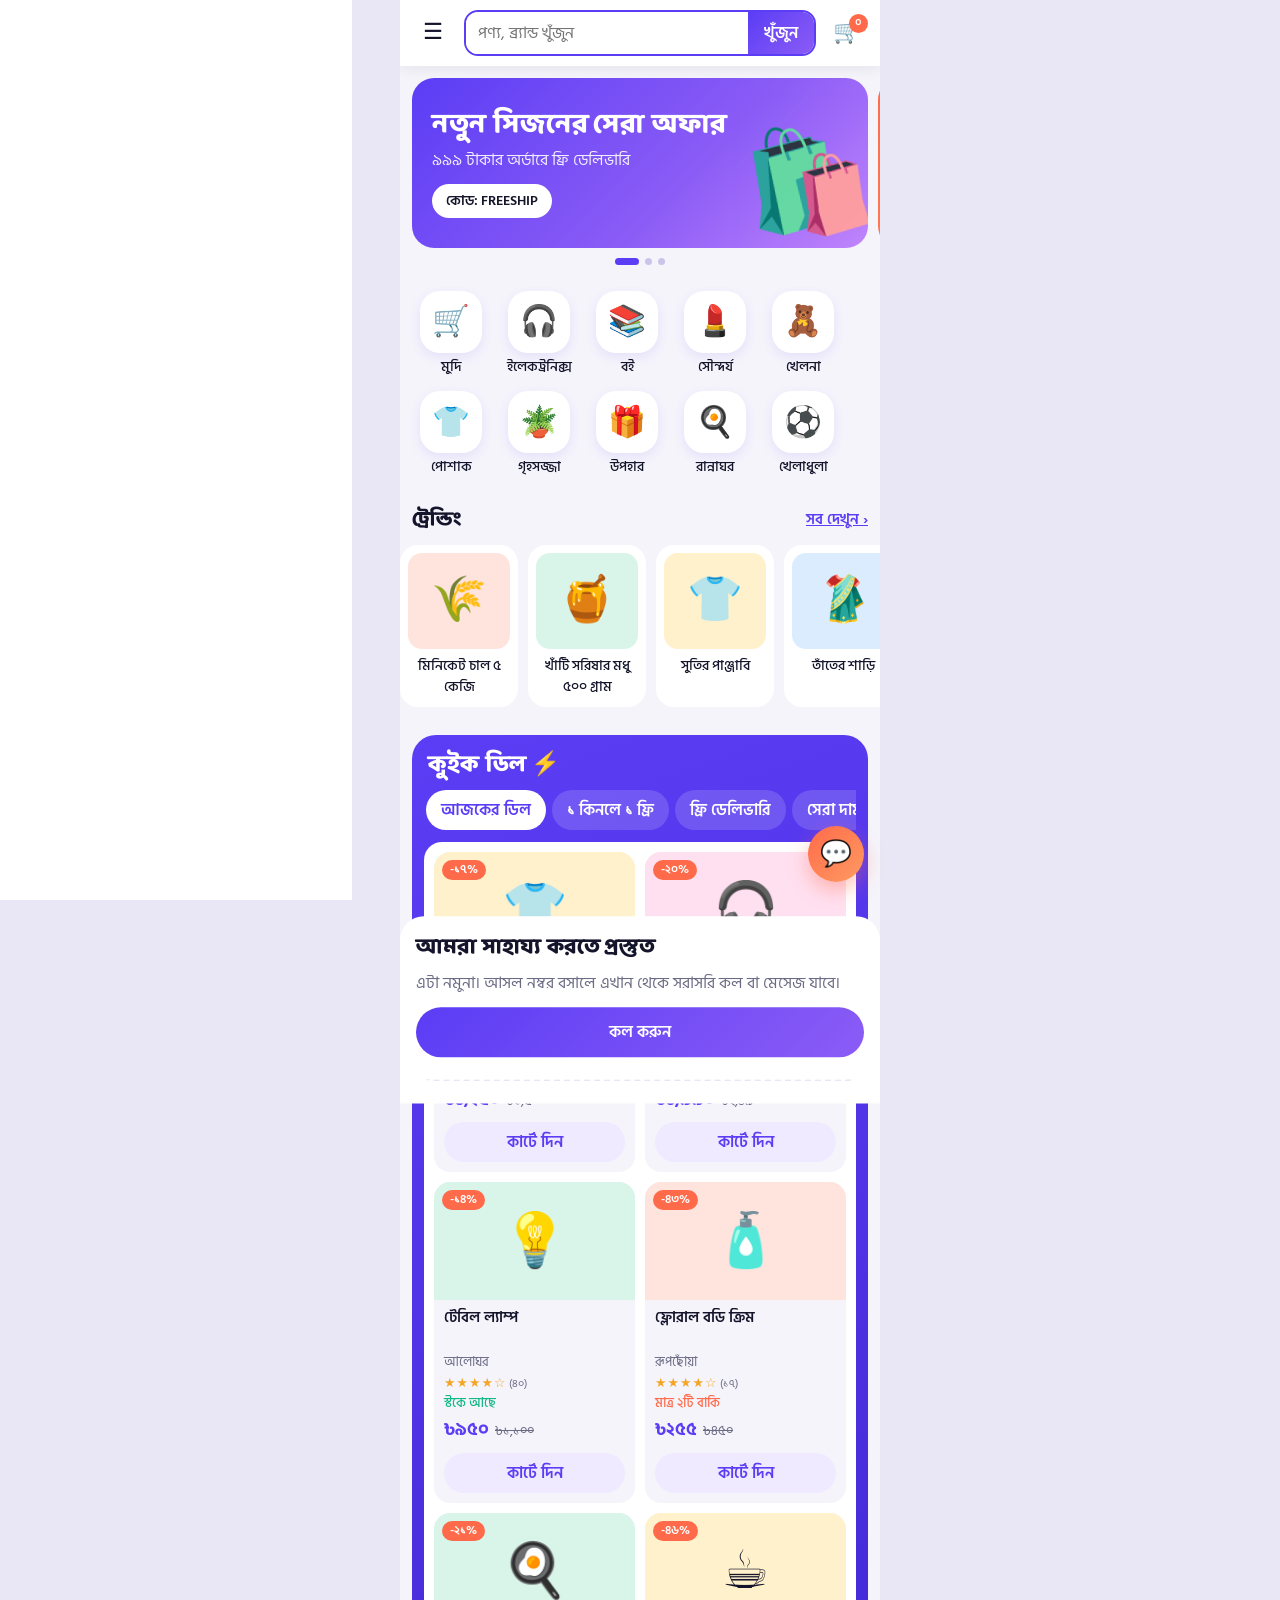
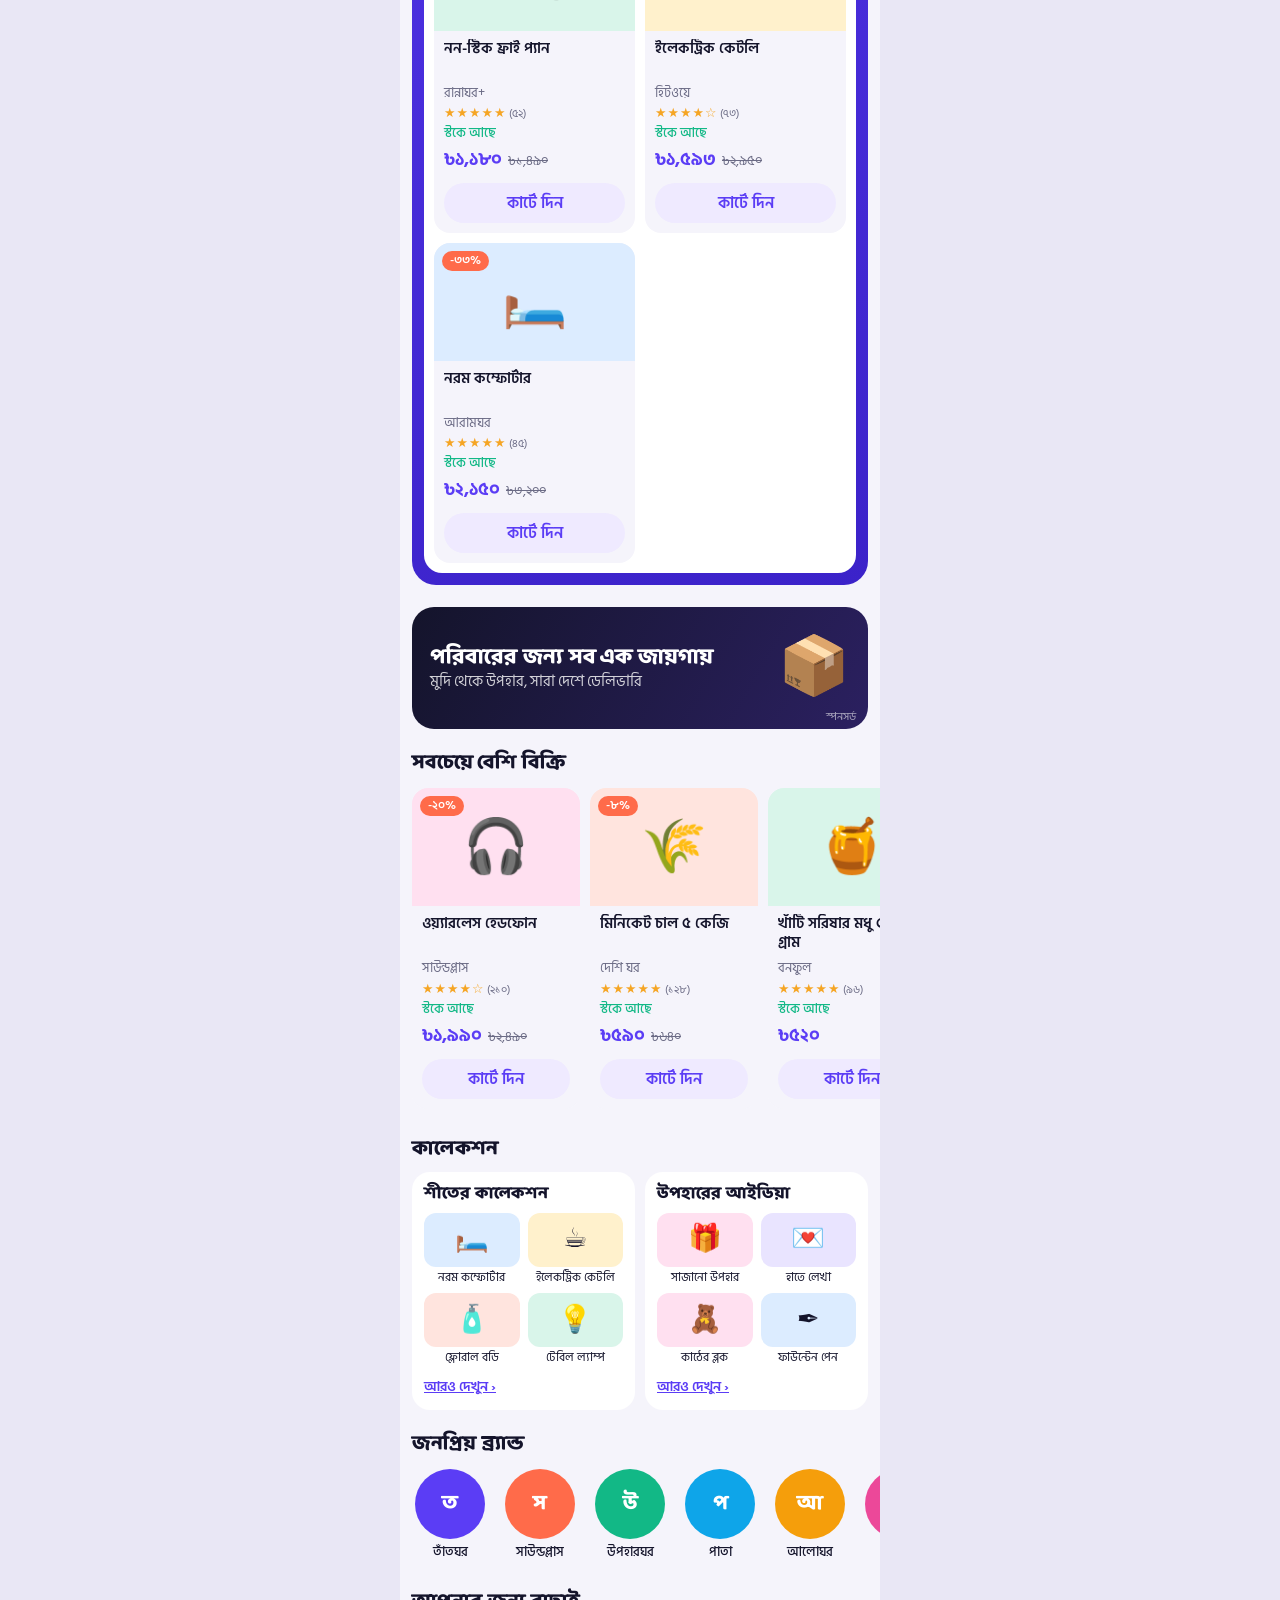
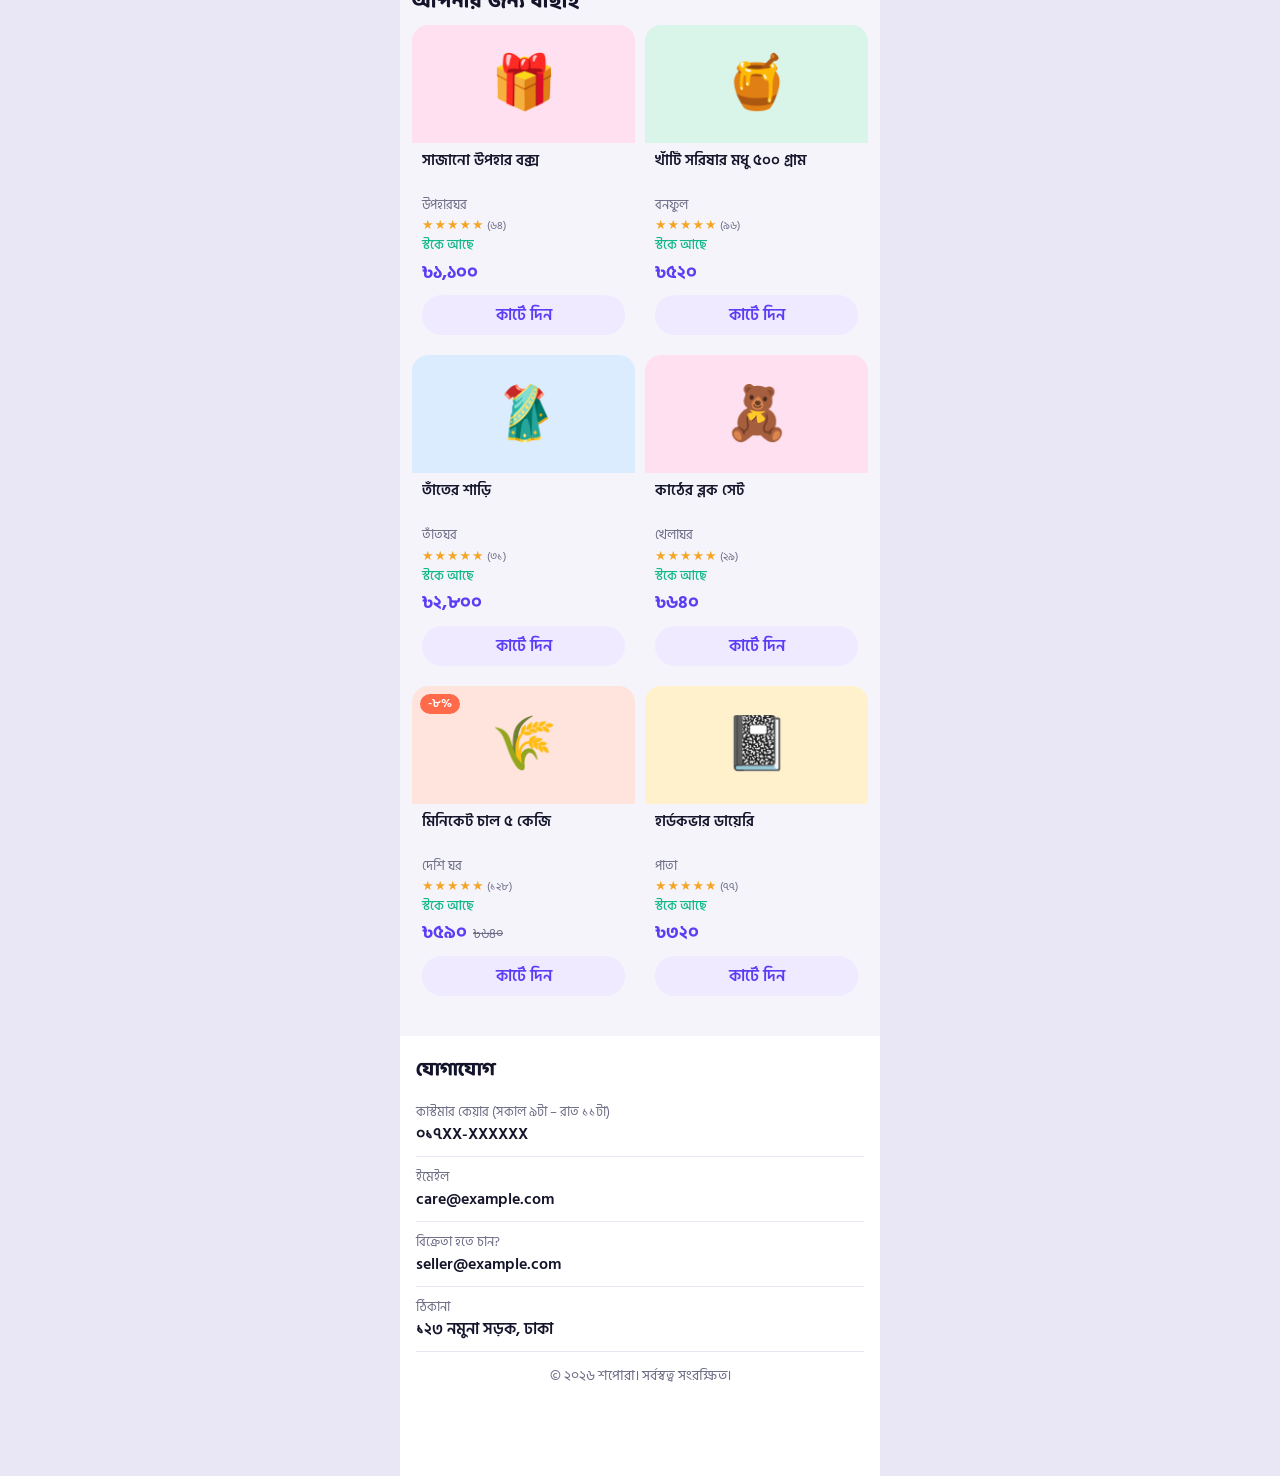
==== index.html @ ecd63ff3 "Add files via upload" ====
<!doctype html>
<html lang="bn">
<head>
<meta charset="utf-8">
<meta name="viewport" content="width=device-width, initial-scale=1, viewport-fit=cover">
<meta name="theme-color" content="#5b3df5">
<meta name="description" content="মুদি, পোশাক, ইলেকট্রনিক্স, গৃহসজ্জা, বই ও উপহার। সারা দেশে হোম ডেলিভারি।">
<link rel="manifest" href="manifest.webmanifest">
<link rel="icon" type="image/png" href="icon-192.png">
<link rel="apple-touch-icon" href="apple-touch-icon.png">
<meta name="mobile-web-app-capable" content="yes">
<meta name="apple-mobile-web-app-capable" content="yes">
<meta name="apple-mobile-web-app-title" content="শপোরা">
<meta name="apple-mobile-web-app-status-bar-style" content="default">
<title>শপোরা — সব কেনাকাটা এক অ্যাপে</title>
<link href="https://fonts.googleapis.com/css2?family=Baloo+Da+2:wght@600;800&family=Hind+Siliguri:wght@400;500;600&display=swap" rel="stylesheet">
<style>
:root{
  --brand:#5b3df5;      /* ইলেকট্রিক ভায়োলেট */
  --brand-2:#8b5cf6;
  --brand-soft:#efeaff;
  --coral:#ff6b4a;      /* ছাড়/অ্যাকসেন্ট */
  --mint:#12b886;       /* স্টকে আছে */
  --ink:#14142b;
  --muted:#6b6b85;
  --bg:#f5f4fb;
  --card:#ffffff;
  --line:#e8e6f4;
  --r:18px;
}
*{box-sizing:border-box;margin:0;padding:0;-webkit-tap-highlight-color:transparent}
html{scroll-behavior:smooth}
body{font-family:"Hind Siliguri",system-ui,sans-serif;background:#e9e7f5;color:var(--ink);line-height:1.5}
h1,h2,h3{font-family:"Baloo Da 2","Hind Siliguri",sans-serif;line-height:1.25}
button{font:inherit;cursor:pointer;border:0;background:none;color:inherit}
:focus-visible{outline:3px solid var(--coral);outline-offset:2px;border-radius:8px}
.app{max-width:480px;margin:0 auto;background:var(--bg);min-height:100vh;position:relative;overflow-x:hidden}

/* টপ বার */
.top{position:sticky;top:0;z-index:30;background:#fff;padding:10px 12px;display:flex;align-items:center;gap:10px;box-shadow:0 2px 14px #14142b14}
.icon-btn{width:42px;height:42px;display:grid;place-items:center;border-radius:12px;font-size:1.4rem;position:relative;flex:none}
.icon-btn:active{background:var(--brand-soft)}
.search{flex:1;display:flex;border:2px solid var(--brand);border-radius:14px;overflow:hidden;min-width:0}
.search input{flex:1;min-width:0;border:0;padding:9px 12px;font:inherit;outline:0;background:#fff;color:var(--ink)}
.search button{background:linear-gradient(135deg,var(--brand),var(--brand-2));color:#fff;padding:0 16px;font-weight:600}
.cnt{position:absolute;top:2px;right:0;background:var(--coral);color:#fff;font-size:.7rem;font-weight:600;min-width:19px;height:19px;border-radius:99px;display:grid;place-items:center;padding:0 4px}

.pad{padding:0 12px}
.sec{margin-top:22px}
.sec-h{display:flex;align-items:center;justify-content:space-between;margin-bottom:10px}
.sec-h h2{font-size:1.25rem;font-weight:800}
.more{color:var(--brand);font-weight:600;font-size:.95rem}

/* ব্যানার */
.banners{display:flex;overflow-x:auto;scroll-snap-type:x mandatory;gap:10px;padding:12px;scrollbar-width:none}
.banners::-webkit-scrollbar{display:none}
.bn{flex:0 0 100%;scroll-snap-align:center;border-radius:22px;padding:22px 20px;color:#fff;min-height:170px;position:relative;overflow:hidden;display:flex;flex-direction:column;justify-content:center;gap:6px}
.bn h3{font-size:1.7rem;font-weight:800;max-width:11em}
.bn p{opacity:.9}
.bn .pill{align-self:flex-start;background:#fff;color:var(--ink);font-weight:600;padding:6px 14px;border-radius:99px;font-size:.9rem;margin-top:6px}
.bn .big{position:absolute;right:-6px;bottom:-14px;font-size:6.5rem;opacity:.95;transform:rotate(-8deg)}
.b1{background:linear-gradient(135deg,#5b3df5,#8b5cf6 60%,#c084fc)}
.b2{background:linear-gradient(135deg,#ff6b4a,#ff9a62)}
.b3{background:linear-gradient(135deg,#0f9d8a,#12b886 60%,#7ee0b5)}
.dots{display:flex;justify-content:center;gap:6px;margin-top:-2px}
.dots i{width:7px;height:7px;border-radius:99px;background:#c9c4e8;transition:.25s}
.dots i.on{width:24px;background:var(--brand)}

/* ক্যাটাগরি */
.cats{display:grid;grid-auto-flow:column;grid-template-rows:repeat(2,auto);grid-auto-columns:78px;gap:14px 10px;overflow-x:auto;padding:4px 12px 8px;scrollbar-width:none}
.cats::-webkit-scrollbar{display:none}
.cat{text-align:center;font-size:.85rem;font-weight:500}
.cat span{display:grid;place-items:center;width:62px;height:62px;margin:0 auto 4px;border-radius:20px;font-size:1.9rem;background:var(--card);box-shadow:0 4px 12px #5b3df51a;transition:.2s}
.cat:active span{transform:scale(.92);background:var(--brand-soft)}

/* ট্রেন্ডিং */
.hscroll{display:flex;gap:10px;overflow-x:auto;padding:2px 12px 6px;scrollbar-width:none;scroll-snap-type:x proximity}
.hscroll::-webkit-scrollbar{display:none}
.tr{flex:0 0 118px;scroll-snap-align:start;text-align:center;font-size:.88rem;font-weight:500;background:var(--card);border-radius:var(--r);padding:8px 8px 10px}
.tr .pic{height:96px;border-radius:14px;display:grid;place-items:center;font-size:2.8rem;margin-bottom:6px}

/* ডিল */
.deal{margin:22px 12px 0;background:linear-gradient(160deg,var(--brand),#3b22c9);border-radius:24px;padding:16px 12px 12px;color:#fff}
.deal h2{font-size:1.45rem;font-weight:800;padding:0 4px 10px}
.tabs{display:flex;gap:6px;overflow-x:auto;scrollbar-width:none;padding:0 2px 12px}
.tabs::-webkit-scrollbar{display:none}
.tab{flex:none;padding:8px 15px;border-radius:99px;font-weight:600;color:#fff;background:#ffffff26;transition:.2s}
.tab[aria-selected=true]{background:#fff;color:var(--brand)}
.deal-body{background:#fff;border-radius:18px;padding:10px;color:var(--ink)}
.pgrid{display:grid;grid-template-columns:1fr 1fr;gap:10px}
.pc{background:var(--bg);border-radius:16px;overflow:hidden;display:flex;flex-direction:column;animation:rise .35s both}
.pc .pic{height:118px;display:grid;place-items:center;font-size:3.3rem;position:relative}
.pc .pic em{position:absolute;left:8px;top:8px;background:var(--coral);color:#fff;font-style:normal;font-size:.75rem;font-weight:600;padding:1px 8px;border-radius:99px}
.pc .pic u{position:absolute;right:8px;top:8px;background:var(--ink);color:#fff;text-decoration:none;font-size:.72rem;padding:1px 8px;border-radius:99px}
.pc .in{padding:8px 10px 10px;display:flex;flex-direction:column;gap:1px;flex:1}
.pc h3{font-size:.95rem;font-weight:600;font-family:"Hind Siliguri",sans-serif;display:-webkit-box;-webkit-line-clamp:2;-webkit-box-orient:vertical;overflow:hidden;min-height:2.9em}
.pc .br{font-size:.8rem;color:var(--muted)}
.stars{color:#f5a524;font-size:.8rem;letter-spacing:1px}
.stars small{color:var(--muted);letter-spacing:0;margin-left:3px}
.stk{font-size:.8rem;font-weight:500;color:var(--mint)}
.stk.low{color:var(--coral)}
.price{display:flex;align-items:baseline;gap:6px;flex-wrap:wrap;margin-top:2px}
.price b{font-size:1.15rem;color:var(--brand);font-weight:700}
.price s{font-size:.8rem;color:var(--muted)}
.add{margin-top:8px;background:var(--brand-soft);color:var(--brand);font-weight:600;border-radius:99px;padding:8px;transition:.2s}
.add:active{transform:scale(.96);background:var(--brand);color:#fff}
.add:disabled{background:#eee;color:#999}
@keyframes rise{from{opacity:0;transform:translateY(10px)}to{opacity:1;transform:none}}

.promo{margin:22px 12px 0;border-radius:22px;padding:18px;background:linear-gradient(120deg,#14142b,#2b2060);color:#fff;display:flex;align-items:center;justify-content:space-between;gap:10px;position:relative}
.promo h3{font-size:1.35rem;font-weight:800}
.promo p{opacity:.8;font-size:.92rem}
.promo .em{font-size:3.6rem}
.promo .tag{position:absolute;right:12px;bottom:4px;font-size:.7rem;opacity:.6}

/* কালেকশন */
.cols{display:grid;grid-template-columns:1fr 1fr;gap:10px;padding:0 12px}
.col{background:var(--card);border-radius:var(--r);padding:12px}
.col h3{font-size:1.05rem;font-weight:800;margin-bottom:8px}
.col .g{display:grid;grid-template-columns:1fr 1fr;gap:8px}
.col .g div{text-align:center;font-size:.76rem;line-height:1.3}
.col .g span{display:grid;place-items:center;height:54px;border-radius:12px;font-size:1.7rem;margin-bottom:3px}
.col .more{display:block;margin-top:10px;font-size:.9rem}

/* ব্র্যান্ড */
.brands{display:flex;gap:14px;overflow-x:auto;padding:2px 12px 6px;scrollbar-width:none}
.brands::-webkit-scrollbar{display:none}
.bd{flex:none;width:76px;text-align:center;font-size:.8rem;font-weight:500}
.bd span{display:grid;place-items:center;width:70px;height:70px;border-radius:50%;margin:0 auto 4px;font:800 1.3rem "Baloo Da 2",sans-serif;color:#fff}

/* রেজাল্ট */
#results{display:none;padding:14px 12px}
#results.on{display:block}
#results p{margin-bottom:10px;color:var(--muted)}
.empty{background:#fff;border:2px dashed var(--line);border-radius:var(--r);padding:28px;text-align:center}

/* ফুটার */
footer{margin-top:30px;background:#fff;padding:22px 16px 90px}
footer h3{font-size:1.2rem;font-weight:800;margin-bottom:10px}
.fi{padding:10px 0;border-bottom:1px solid var(--line)}
.fi small{display:block;color:var(--muted)}
.fi b{font-weight:600}
.copy{text-align:center;color:var(--muted);font-size:.85rem;margin-top:14px}

/* ড্রয়ার/শিট */
.scrim{position:fixed;inset:0;background:#14142b88;opacity:0;pointer-events:none;transition:.25s;z-index:50}
.scrim.on{opacity:1;pointer-events:auto}
.sheet{position:fixed;z-index:60;background:#fff;transition:transform .3s cubic-bezier(.2,.8,.2,1);max-width:480px}
.drawer{top:0;bottom:0;left:max(0px,calc(50% - 240px));width:78%;transform:translateX(-110%);padding:18px;overflow:auto}
.drawer.on{transform:none}
.drawer a{display:flex;gap:12px;align-items:center;padding:12px 6px;border-radius:12px;text-decoration:none;font-weight:500}
.drawer a:active{background:var(--brand-soft)}
.bottom{left:50%;bottom:0;width:100%;transform:translate(-50%,110%);border-radius:24px 24px 0 0;padding:18px 16px 22px;max-height:82vh;overflow:auto}
.bottom.on{transform:translate(-50%,0)}
.bottom h2{font-size:1.35rem;font-weight:800;margin-bottom:10px}
.ci{display:flex;align-items:center;gap:10px;padding:10px 0;border-bottom:1px solid var(--line)}
.ci .pic{width:52px;height:52px;border-radius:14px;display:grid;place-items:center;font-size:1.8rem;flex:none}
.ci .n{flex:1;min-width:0;font-weight:500;font-size:.95rem}
.ci .n small{display:block;color:var(--brand);font-weight:600}
.qty{display:flex;align-items:center;gap:8px}
.qty button{width:30px;height:30px;border-radius:50%;background:var(--brand-soft);color:var(--brand);font-weight:700;font-size:1.1rem}
.tot{display:flex;justify-content:space-between;font-weight:700;font-size:1.15rem;padding:14px 0 10px}
.cta{display:block;width:100%;text-align:center;background:linear-gradient(135deg,var(--brand),var(--brand-2));color:#fff;font-weight:600;padding:13px;border-radius:99px;text-decoration:none}

/* ফ্লোটিং চ্যাট */
.chat{position:fixed;z-index:40;bottom:18px;right:max(16px,calc(50% - 224px));width:56px;height:56px;border-radius:50%;background:linear-gradient(135deg,var(--coral),#ff9a62);color:#fff;font-size:1.6rem;box-shadow:0 8px 20px #ff6b4a66;display:grid;place-items:center}
.toast{position:fixed;left:50%;bottom:86px;transform:translate(-50%,20px);background:var(--ink);color:#fff;padding:10px 18px;border-radius:99px;opacity:0;pointer-events:none;transition:.25s;z-index:70;font-size:.95rem;white-space:nowrap}
.toast.on{opacity:1;transform:translate(-50%,0)}
@media(prefers-reduced-motion:reduce){*{animation:none!important;transition:none!important;scroll-behavior:auto!important}}
</style>
</head>
<body>
<div class="app">

<div class="top">
  <button class="icon-btn" id="menuBtn" aria-label="মেনু খুলুন">☰</button>
  <form class="search" id="sf" role="search">
    <input id="q" type="search" placeholder="পণ্য, ব্র্যান্ড খুঁজুন" aria-label="সার্চ">
    <button type="submit">খুঁজুন</button>
  </form>
  <button class="icon-btn" id="cartBtn" aria-label="কার্ট">🛒<span class="cnt" id="cnt">0</span></button>
</div>

<div id="results"></div>

<main id="home">
  <div class="banners" id="banners">
    <div class="bn b1"><h3>নতুন সিজনের সেরা অফার</h3><p>৯৯৯ টাকার অর্ডারে ফ্রি ডেলিভারি</p><span class="pill">কোড: FREESHIP</span><span class="big">🛍️</span></div>
    <div class="bn b2"><h3>শীতের কালেকশন এসেছে</h3><p>কম্বল, হিটার, কেটলিতে ৪৬% পর্যন্ত ছাড়</p><span class="pill">এখনই দেখুন</span><span class="big">🧣</span></div>
    <div class="bn b3"><h3>প্রথম অর্ডারে ১০% ছাড়</h3><p>অ্যাপে নতুনদের জন্য বিশেষ উপহার</p><span class="pill">কোড: WELCOME10</span><span class="big">🎁</span></div>
  </div>
  <div class="dots" id="dots"><i class="on"></i><i></i><i></i></div>

  <section class="sec">
    <div class="cats" id="cats"></div>
  </section>

  <section class="sec">
    <div class="pad sec-h"><h2>ট্রেন্ডিং</h2><a class="more" href="#deal">সব দেখুন ›</a></div>
    <div class="hscroll" id="trend"></div>
  </section>

  <section class="deal" id="deal">
    <h2>কুইক ডিল ⚡</h2>
    <div class="tabs" role="tablist" id="tabs">
      <button class="tab" role="tab" data-t="today" aria-selected="true">আজকের ডিল</button>
      <button class="tab" role="tab" data-t="b1g1" aria-selected="false">১ কিনলে ১ ফ্রি</button>
      <button class="tab" role="tab" data-t="ship" aria-selected="false">ফ্রি ডেলিভারি</button>
      <button class="tab" role="tab" data-t="best" aria-selected="false">সেরা দাম</button>
    </div>
    <div class="deal-body"><div class="pgrid" id="dealGrid"></div></div>
  </section>

  <div class="promo">
    <div><h3>পরিবারের জন্য সব এক জায়গায়</h3><p>মুদি থেকে উপহার, সারা দেশে ডেলিভারি</p></div>
    <span class="em">📦</span><span class="tag">স্পনসর্ড</span>
  </div>

  <section class="sec">
    <div class="pad sec-h"><h2>সবচেয়ে বেশি বিক্রি</h2></div>
    <div class="hscroll" id="best"></div>
  </section>

  <section class="sec">
    <div class="pad sec-h"><h2>কালেকশন</h2></div>
    <div class="cols" id="cols"></div>
  </section>

  <section class="sec">
    <div class="pad sec-h"><h2>জনপ্রিয় ব্র্যান্ড</h2></div>
    <div class="brands" id="brands"></div>
  </section>

  <section class="sec">
    <div class="pad sec-h"><h2>আপনার জন্য বাছাই</h2></div>
    <div class="pad"><div class="pgrid" id="forYou"></div></div>
  </section>
</main>

<footer id="contact">
  <h3>যোগাযোগ</h3>
  <div class="fi"><small>কাস্টমার কেয়ার (সকাল ৯টা – রাত ১১টা)</small><b>০১৭XX-XXXXXX</b></div>
  <div class="fi"><small>ইমেইল</small><b>care@example.com</b></div>
  <div class="fi"><small>বিক্রেতা হতে চান?</small><b>seller@example.com</b></div>
  <div class="fi"><small>ঠিকানা</small><b>১২৩ নমুনা সড়ক, ঢাকা</b></div>
  <div class="copy">© ২০২৬ শপোরা। সর্বস্বত্ব সংরক্ষিত।</div>
</footer>

<button class="chat" id="chatBtn" aria-label="সাপোর্টে কথা বলুন">💬</button>

<div class="scrim" id="scrim"></div>

<aside class="sheet drawer" id="drawer" aria-label="মেনু">
  <h2 style="font-size:1.6rem;font-weight:800;color:var(--brand);margin-bottom:8px">শপো<span style="color:var(--coral)">রা</span></h2>
  <div id="menuLinks"></div>
</aside>

<section class="sheet bottom" id="cartSheet" aria-label="কার্ট">
  <h2>আপনার কার্ট</h2>
  <div id="cartBody"></div>
</section>

<section class="sheet bottom" id="chatSheet" aria-label="সাপোর্ট">
  <h2>আমরা সাহায্য করতে প্রস্তুত</h2>
  <p style="color:var(--muted);margin-bottom:12px">এটা নমুনা। আসল নম্বর বসালে এখান থেকে সরাসরি কল বা মেসেজ যাবে।</p>
  <a class="cta" href="tel:+8801700000000">কল করুন</a>
</section>

<div class="toast" id="toast" role="status"></div>
</div>

<script>
const CATS=[["grocery","মুদি","🛒"],["fashion","পোশাক","👕"],["electronics","ইলেকট্রনিক্স","🎧"],["home","গৃহসজ্জা","🪴"],["books","বই","📚"],["gifts","উপহার","🎁"],["beauty","সৌন্দর্য","💄"],["kitchen","রান্নাঘর","🍳"],["toys","খেলনা","🧸"],["sports","খেলাধুলা","⚽"]];
const T=["#e9e4ff","#ffe4de","#d9f5ea","#fff1cc","#dcecff","#ffe0f0"];
// id,name,brand,cat,price,old,rating,reviews,emoji,qty,flags(t=today,b=b1g1,s=ship)
const R=[
[1,"মিনিকেট চাল ৫ কেজি","দেশি ঘর","grocery",590,640,4.6,128,"🌾",40,"s"],
[2,"খাঁটি সরিষার মধু ৫০০ গ্রাম","বনফুল","grocery",520,0,4.8,96,"🍯",12,"s"],
[3,"সুতির পাঞ্জাবি","তাঁতঘর","fashion",1250,1500,4.4,54,"👕",8,"t"],
[4,"তাঁতের শাড়ি","তাঁতঘর","fashion",2800,0,4.7,31,"🥻",5,""],
[5,"ওয়্যারলেস হেডফোন","সাউন্ডপ্লাস","electronics",1990,2490,4.3,210,"🎧",22,"t"],
[6,"পাওয়ার ব্যাংক ১০,০০০ mAh","চার্জম্যাক্স","electronics",1450,0,4.5,87,"🔋",0,""],
[7,"সিরামিক টব সেট (৩টি)","গৃহকোণ","home",890,0,4.2,19,"🪴",14,"s"],
[8,"টেবিল ল্যাম্প","আলোঘর","home",950,1100,4.1,40,"💡",9,"t"],
[9,"হার্ডকভার ডায়েরি","পাতা","books",320,0,4.6,77,"📓",30,"b"],
[10,"ফাউন্টেন পেন","পাতা","books",280,0,4.0,23,"✒️",2,"b"],
[11,"সাজানো উপহার বক্স","উপহারঘর","gifts",1100,0,4.9,64,"🎁",11,"s"],
[12,"হাতে লেখা শুভেচ্ছা কার্ড","উপহারঘর","gifts",120,0,4.5,38,"💌",60,"b"],
[13,"ফ্লোরাল বডি ক্রিম","রূপছোঁয়া","beauty",255,450,4.2,17,"🧴",2,"t"],
[14,"নন-স্টিক ফ্রাই প্যান","রান্নাঘর+","kitchen",1180,1490,4.5,52,"🍳",16,"t"],
[15,"ইলেকট্রিক কেটলি","হিটওয়ে","kitchen",1593,2950,4.4,73,"☕",7,"t"],
[16,"নরম কম্ফোর্টার","আরামঘর","home",2150,3200,4.6,45,"🛏️",10,"t"],
[17,"কাঠের ব্লক সেট","খেলাঘর","toys",640,0,4.7,29,"🧸",18,"b"],
[18,"ফুটবল (সাইজ ৫)","স্পোর্টজোন","sports",780,0,4.3,35,"⚽",25,"s"]
].map(a=>({id:a[0],name:a[1],brand:a[2],cat:a[3],price:a[4],old:a[5],rate:a[6],rev:a[7],emoji:a[8],qty:a[9],f:a[10],tint:T[a[0]%T.length]}));

const COLS=[["শীতের কালেকশন",[16,15,13,8]],["উপহারের আইডিয়া",[11,12,17,10]]];
const BRANDS=[["তাঁতঘর","#5b3df5"],["সাউন্ডপ্লাস","#ff6b4a"],["উপহারঘর","#12b886"],["পাতা","#0ea5e9"],["আলোঘর","#f59e0b"],["বনফুল","#ec4899"]];
const MENU=[["🏠","হোম","#"],["🗂️","সব বিভাগ","#cats"],["⚡","কুইক ডিল","#deal"],["📞","যোগাযোগ","#contact"]];

const bn=s=>String(s).replace(/\d/g,d=>"০১২৩৪৫৬৭৮৯"[d]);
const tk=n=>"৳"+bn(n.toLocaleString("en-US"));
const $=id=>document.getElementById(id);
const byId=id=>R.find(p=>p.id===id);

/* কার্ট */
let cart={};
try{cart=JSON.parse(localStorage.getItem("shopora-cart")||"{}")}catch(e){}
function saveCart(){try{localStorage.setItem("shopora-cart",JSON.stringify(cart))}catch(e){}}
function toast(m){const t=$("toast");t.textContent=m;t.classList.add("on");clearTimeout(toast.h);toast.h=setTimeout(()=>t.classList.remove("on"),1500)}
function addCart(id){const p=byId(id);if(!p||p.qty<=(cart[id]||0)){toast("স্টকে আর নেই");return}cart[id]=(cart[id]||0)+1;saveCart();updateCart();toast("কার্টে যোগ হয়েছে")}
function updateCart(){
  const n=Object.values(cart).reduce((a,b)=>a+b,0);$("cnt").textContent=bn(n);
  const ids=Object.keys(cart);
  if(!ids.length){$("cartBody").innerHTML='<div class="empty"><b>কার্ট খালি</b><p style="color:var(--muted)">পছন্দের পণ্যে "কার্টে দিন" চাপুন।</p></div>';return}
  let total=0;
  const rows=ids.map(i=>{const p=byId(+i),q=cart[i];total+=p.price*q;
    return `<div class="ci"><div class="pic" style="background:${p.tint}">${p.emoji}</div><div class="n">${p.name}<small>${tk(p.price)}</small></div>
    <div class="qty"><button data-d="-1" data-i="${i}" aria-label="কমান">−</button><b>${bn(q)}</b><button data-d="1" data-i="${i}" aria-label="বাড়ান">+</button></div></div>`}).join("");
  $("cartBody").innerHTML=rows+`<div class="tot"><span>মোট</span><span>${tk(total)}</span></div><a class="cta" href="#" id="checkout">অর্ডার করতে এগিয়ে যান</a>`;
}
$("cartBody").addEventListener("click",e=>{
  const b=e.target.closest("[data-d]");
  if(b){const i=b.dataset.i,d=+b.dataset.d,p=byId(+i);const q=(cart[i]||0)+d;
    if(q<=0)delete cart[i];else if(q<=p.qty)cart[i]=q;saveCart();updateCart();return}
  if(e.target.id==="checkout"){e.preventDefault();toast("নমুনা: চেকআউট এখনো চালু হয়নি")}
});

/* কার্ড */
function card(p,i=0){
  const off=p.old?Math.round((p.old-p.price)/p.old*100):0;
  const stk=p.qty===0?"":p.qty<=3?`<span class="stk low">মাত্র ${bn(p.qty)}টি বাকি</span>`:'<span class="stk">স্টকে আছে</span>';
  return `<article class="pc" style="animation-delay:${i*40}ms"><div class="pic" style="background:${p.tint}">${p.emoji}${off?`<em>-${bn(off)}%</em>`:""}${p.qty?"":"<u>স্টক নেই</u>"}</div>
  <div class="in"><h3>${p.name}</h3><span class="br">${p.brand}</span>
  <span class="stars">${"★".repeat(Math.round(p.rate))}${"☆".repeat(5-Math.round(p.rate))}<small>(${bn(p.rev)})</small></span>${stk}
  <div class="price"><b>${tk(p.price)}</b>${p.old?`<s>${tk(p.old)}</s>`:""}</div>
  <button class="add" data-add="${p.id}" ${p.qty?"":"disabled"}>কার্টে দিন</button></div></article>`;
}
document.addEventListener("click",e=>{const a=e.target.closest("[data-add]");if(a)addCart(+a.dataset.add)});

/* হোম রেন্ডার */
$("cats").innerHTML=CATS.map(c=>`<button class="cat" data-cat="${c[0]}"><span>${c[2]}</span>${c[1]}</button>`).join("");
$("trend").innerHTML=R.slice(0,9).map(p=>`<div class="tr"><div class="pic" style="background:${p.tint}">${p.emoji}</div>${p.name}</div>`).join("");
$("best").innerHTML=[...R].sort((a,b)=>b.rev-a.rev).slice(0,6).map(p=>`<div style="flex:0 0 168px">${card(p)}</div>`).join("");
$("forYou").innerHTML=[...R].sort((a,b)=>b.rate-a.rate).slice(0,6).map(card).join("");
$("cols").innerHTML=COLS.map(c=>`<div class="col"><h3>${c[0]}</h3><div class="g">${c[1].map(i=>{const p=byId(i);return `<div><span style="background:${p.tint}">${p.emoji}</span>${p.name.split(" ").slice(0,2).join(" ")}</div>`}).join("")}</div><a class="more" href="#deal">আরও দেখুন ›</a></div>`).join("");
$("brands").innerHTML=BRANDS.map(b=>`<div class="bd"><span style="background:${b[1]}">${b[0][0]}</span>${b[0]}</div>`).join("");
$("menuLinks").innerHTML=MENU.map(m=>`<a href="${m[2]}" data-close>${m[0]} ${m[1]}</a>`).join("");

/* ডিল ট্যাব */
function deal(t){
  let l=t==="today"?R.filter(p=>p.f.includes("t")):t==="b1g1"?R.filter(p=>p.f.includes("b")):t==="ship"?R.filter(p=>p.f.includes("s")):[...R].sort((a,b)=>a.price-b.price).slice(0,6);
  $("dealGrid").innerHTML=l.map(card).join("");
  document.querySelectorAll(".tab").forEach(b=>b.setAttribute("aria-selected",String(b.dataset.t===t)));
}
$("tabs").addEventListener("click",e=>{const b=e.target.closest(".tab");if(b)deal(b.dataset.t)});
deal("today");

/* ব্যানার স্লাইডার */
const bs=$("banners"),dots=[...$("dots").children];
bs.addEventListener("scroll",()=>{const i=Math.round(bs.scrollLeft/bs.clientWidth);dots.forEach((d,k)=>d.classList.toggle("on",k===i))},{passive:true});
setInterval(()=>{if(document.hidden)return;const n=Math.round(bs.scrollLeft/bs.clientWidth)+1;bs.scrollTo({left:(n%3)*bs.clientWidth,behavior:"smooth"})},4500);

/* সার্চ */
function search(q,cat){
  q=(q||"").trim().toLowerCase();
  const res=$("results"),home=$("home");
  if(!q&&!cat){res.classList.remove("on");home.style.display="";return}
  const l=R.filter(p=>(!cat||p.cat===cat)&&(!q||p.name.toLowerCase().includes(q)||p.brand.toLowerCase().includes(q)));
  const title=cat?CATS.find(c=>c[0]===cat)[1]:"“"+q+"”";
  res.innerHTML=`<p>${title}: ${bn(l.length)}টি পণ্য</p>`+(l.length?`<div class="pgrid">${l.map(card).join("")}</div>`:'<div class="empty"><b>কোনো পণ্য মেলেনি</b><p style="color:var(--muted)">অন্য শব্দে খুঁজে দেখুন।</p></div>');
  res.classList.add("on");home.style.display="none";window.scrollTo({top:0})
}
$("sf").addEventListener("submit",e=>{e.preventDefault();search($("q").value)});
$("q").addEventListener("input",()=>{if(!$("q").value)search("")});
$("cats").addEventListener("click",e=>{const b=e.target.closest(".cat");if(b){$("q").value="";search("",b.dataset.cat)}});

/* ড্রয়ার ও শিট */
const scrim=$("scrim");
function open(el){closeAll();el.classList.add("on");scrim.classList.add("on")}
function closeAll(){document.querySelectorAll(".sheet.on").forEach(s=>s.classList.remove("on"));scrim.classList.remove("on")}
$("menuBtn").onclick=()=>open($("drawer"));
$("cartBtn").onclick=()=>{updateCart();open($("cartSheet"))};
$("chatBtn").onclick=()=>open($("chatSheet"));
scrim.onclick=closeAll;
document.addEventListener("click",e=>{if(e.target.closest("[data-close]"))closeAll()});
document.addEventListener("keydown",e=>{if(e.key==="Escape")closeAll()});
updateCart();

/* PWA: HTTPS বা localhost এ থাকলেই চালু হবে */
if("serviceWorker" in navigator && (location.protocol==="https:"||location.hostname==="localhost")){
  window.addEventListener("load",()=>navigator.serviceWorker.register("sw.js").catch(()=>{}));
}
</script>
</body>
</html>
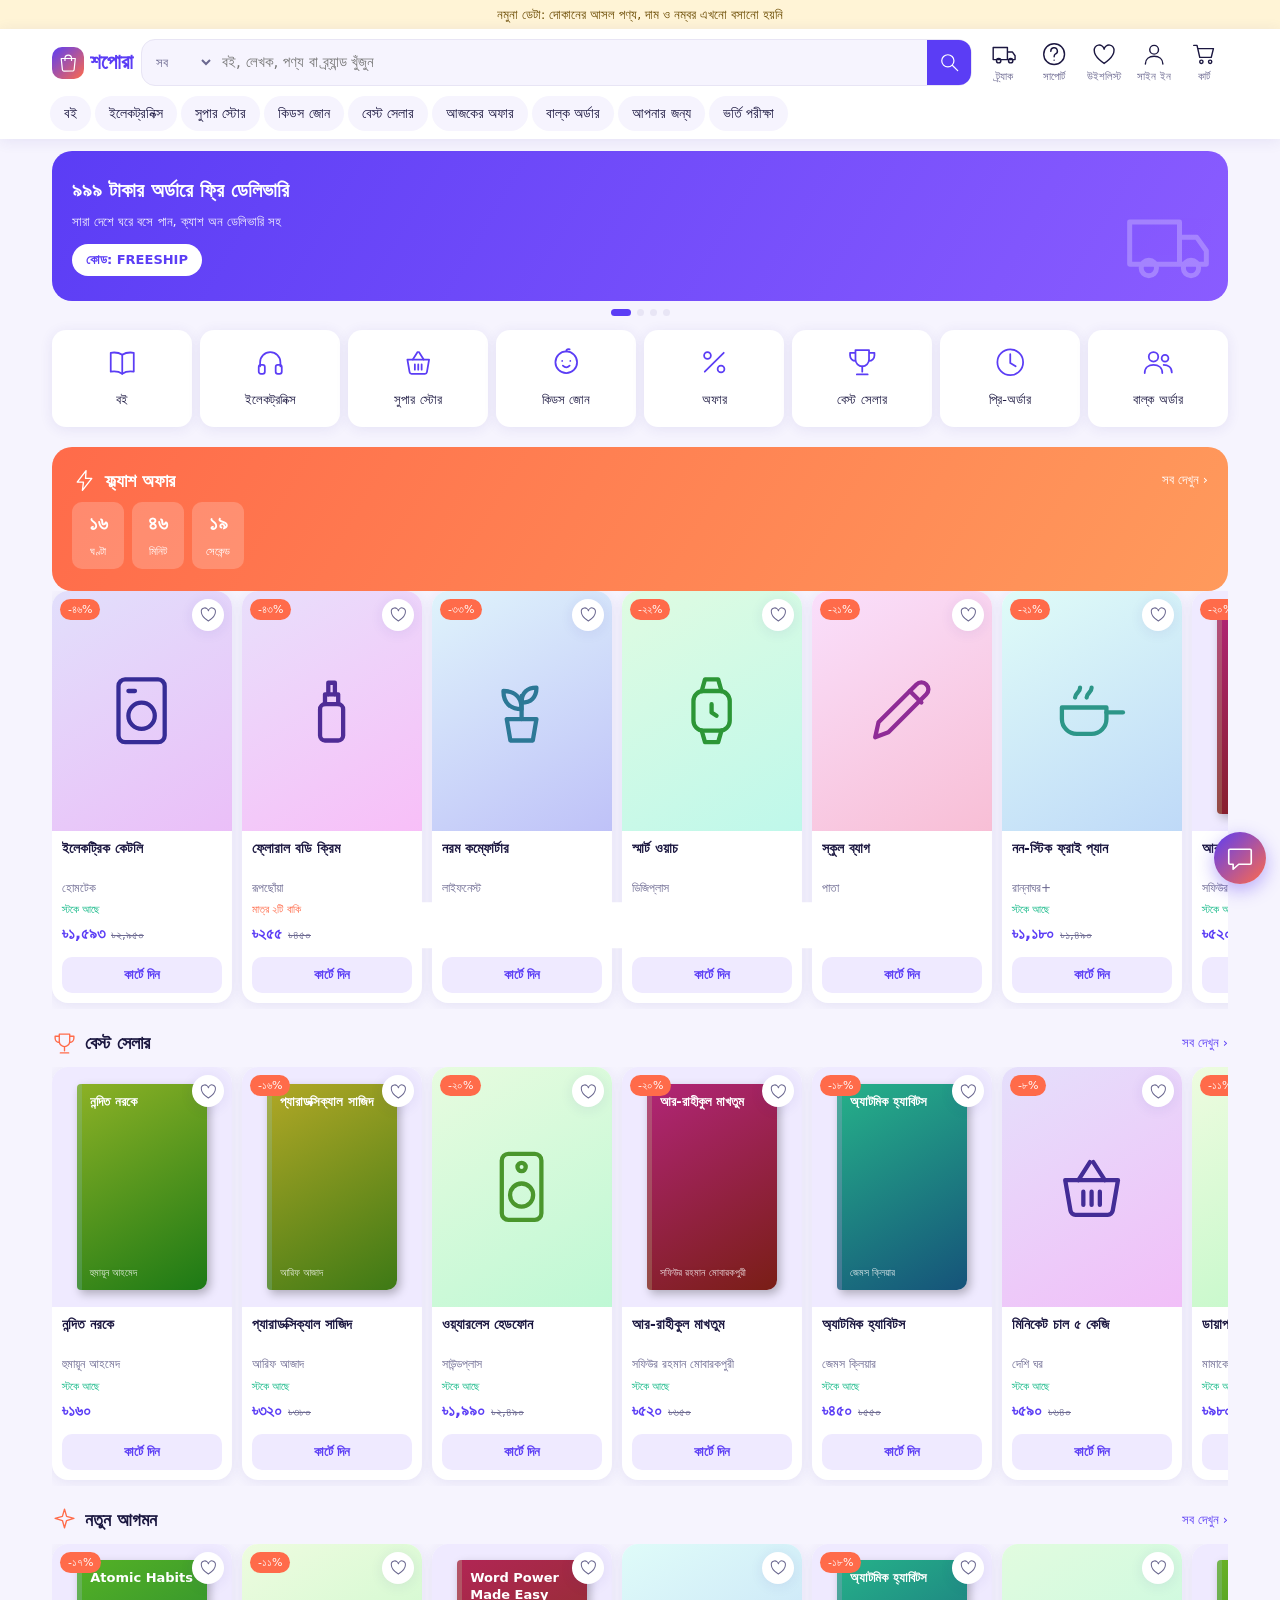
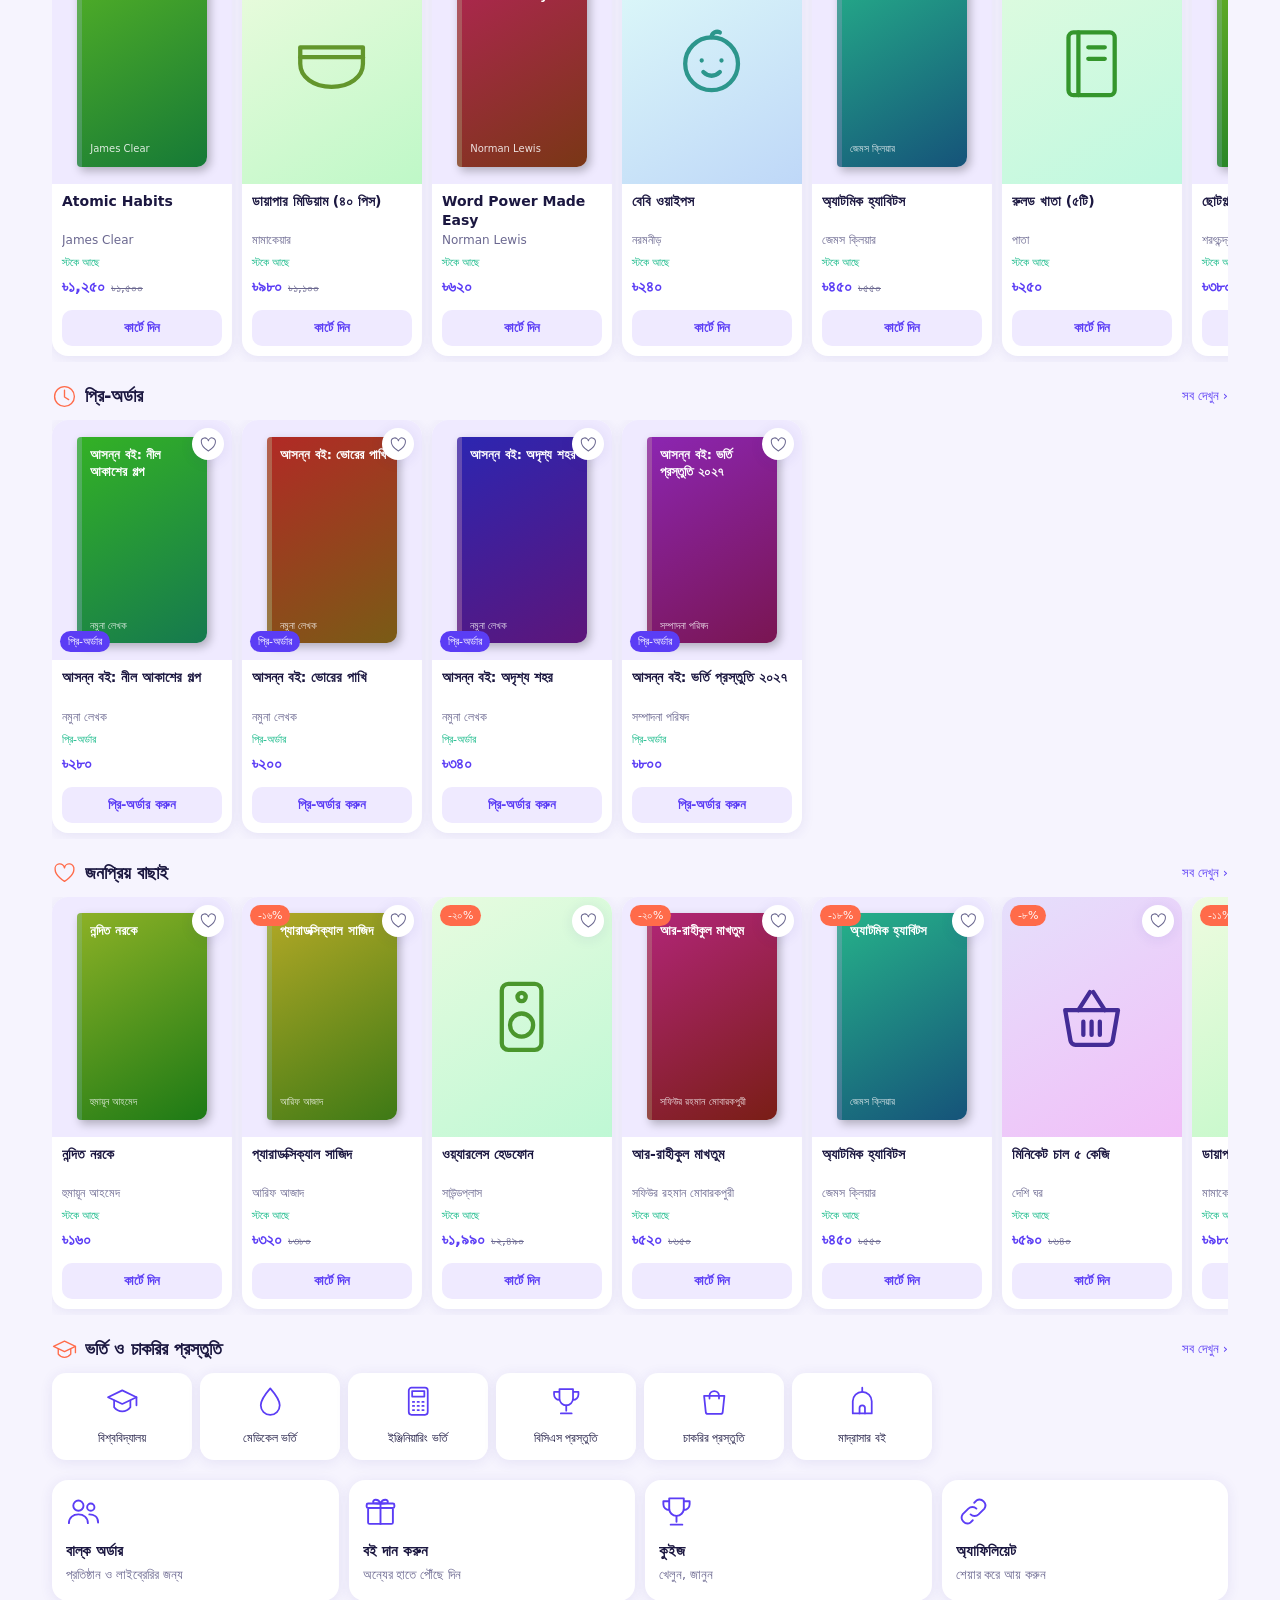
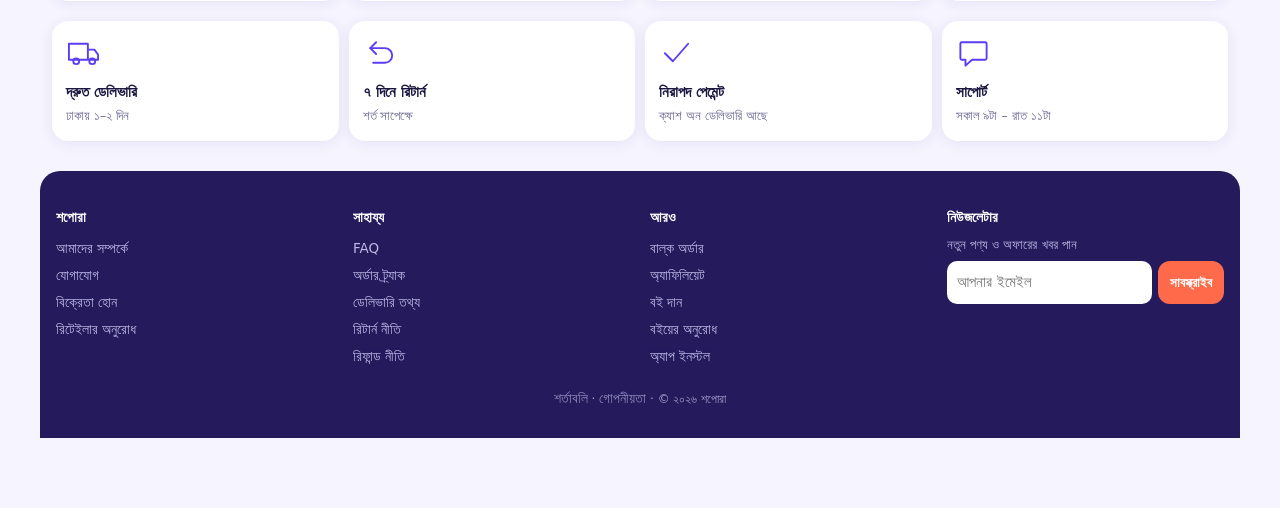
==== commit 70f58721: "Add files via upload" ====
--- a/index.html
+++ b/index.html
@@ -2,395 +2,55 @@
 <html lang="bn">
 <head>
 <meta charset="utf-8">
-<meta name="viewport" content="width=device-width, initial-scale=1, viewport-fit=cover">
+<meta name="viewport" content="width=device-width,initial-scale=1,viewport-fit=cover">
+<title>শপোরা — সব কেনাকাটা এক জায়গায়</title>
+<meta name="description" content="বই, ইলেকট্রনিক্স, সুপার স্টোর ও কিডস জোন — সারা দেশে ঘরে বসে কেনাকাটা।">
 <meta name="theme-color" content="#5b3df5">
-<meta name="description" content="মুদি, পোশাক, ইলেকট্রনিক্স, গৃহসজ্জা, বই ও উপহার। সারা দেশে হোম ডেলিভারি।">
 <link rel="manifest" href="manifest.webmanifest">
-<link rel="icon" type="image/png" href="icon-192.png">
+<link rel="icon" href="icon-192.png">
 <link rel="apple-touch-icon" href="apple-touch-icon.png">
-<meta name="mobile-web-app-capable" content="yes">
-<meta name="apple-mobile-web-app-capable" content="yes">
-<meta name="apple-mobile-web-app-title" content="শপোরা">
-<meta name="apple-mobile-web-app-status-bar-style" content="default">
-<title>শপোরা — সব কেনাকাটা এক অ্যাপে</title>
-<link href="https://fonts.googleapis.com/css2?family=Baloo+Da+2:wght@600;800&family=Hind+Siliguri:wght@400;500;600&display=swap" rel="stylesheet">
-<style>
-:root{
-  --brand:#5b3df5;      /* ইলেকট্রিক ভায়োলেট */
-  --brand-2:#8b5cf6;
-  --brand-soft:#efeaff;
-  --coral:#ff6b4a;      /* ছাড়/অ্যাকসেন্ট */
-  --mint:#12b886;       /* স্টকে আছে */
-  --ink:#14142b;
-  --muted:#6b6b85;
-  --bg:#f5f4fb;
-  --card:#ffffff;
-  --line:#e8e6f4;
-  --r:18px;
-}
-*{box-sizing:border-box;margin:0;padding:0;-webkit-tap-highlight-color:transparent}
-html{scroll-behavior:smooth}
-body{font-family:"Hind Siliguri",system-ui,sans-serif;background:#e9e7f5;color:var(--ink);line-height:1.5}
-h1,h2,h3{font-family:"Baloo Da 2","Hind Siliguri",sans-serif;line-height:1.25}
-button{font:inherit;cursor:pointer;border:0;background:none;color:inherit}
-:focus-visible{outline:3px solid var(--coral);outline-offset:2px;border-radius:8px}
-.app{max-width:480px;margin:0 auto;background:var(--bg);min-height:100vh;position:relative;overflow-x:hidden}
-
-/* টপ বার */
-.top{position:sticky;top:0;z-index:30;background:#fff;padding:10px 12px;display:flex;align-items:center;gap:10px;box-shadow:0 2px 14px #14142b14}
-.icon-btn{width:42px;height:42px;display:grid;place-items:center;border-radius:12px;font-size:1.4rem;position:relative;flex:none}
-.icon-btn:active{background:var(--brand-soft)}
-.search{flex:1;display:flex;border:2px solid var(--brand);border-radius:14px;overflow:hidden;min-width:0}
-.search input{flex:1;min-width:0;border:0;padding:9px 12px;font:inherit;outline:0;background:#fff;color:var(--ink)}
-.search button{background:linear-gradient(135deg,var(--brand),var(--brand-2));color:#fff;padding:0 16px;font-weight:600}
-.cnt{position:absolute;top:2px;right:0;background:var(--coral);color:#fff;font-size:.7rem;font-weight:600;min-width:19px;height:19px;border-radius:99px;display:grid;place-items:center;padding:0 4px}
-
-.pad{padding:0 12px}
-.sec{margin-top:22px}
-.sec-h{display:flex;align-items:center;justify-content:space-between;margin-bottom:10px}
-.sec-h h2{font-size:1.25rem;font-weight:800}
-.more{color:var(--brand);font-weight:600;font-size:.95rem}
-
-/* ব্যানার */
-.banners{display:flex;overflow-x:auto;scroll-snap-type:x mandatory;gap:10px;padding:12px;scrollbar-width:none}
-.banners::-webkit-scrollbar{display:none}
-.bn{flex:0 0 100%;scroll-snap-align:center;border-radius:22px;padding:22px 20px;color:#fff;min-height:170px;position:relative;overflow:hidden;display:flex;flex-direction:column;justify-content:center;gap:6px}
-.bn h3{font-size:1.7rem;font-weight:800;max-width:11em}
-.bn p{opacity:.9}
-.bn .pill{align-self:flex-start;background:#fff;color:var(--ink);font-weight:600;padding:6px 14px;border-radius:99px;font-size:.9rem;margin-top:6px}
-.bn .big{position:absolute;right:-6px;bottom:-14px;font-size:6.5rem;opacity:.95;transform:rotate(-8deg)}
-.b1{background:linear-gradient(135deg,#5b3df5,#8b5cf6 60%,#c084fc)}
-.b2{background:linear-gradient(135deg,#ff6b4a,#ff9a62)}
-.b3{background:linear-gradient(135deg,#0f9d8a,#12b886 60%,#7ee0b5)}
-.dots{display:flex;justify-content:center;gap:6px;margin-top:-2px}
-.dots i{width:7px;height:7px;border-radius:99px;background:#c9c4e8;transition:.25s}
-.dots i.on{width:24px;background:var(--brand)}
-
-/* ক্যাটাগরি */
-.cats{display:grid;grid-auto-flow:column;grid-template-rows:repeat(2,auto);grid-auto-columns:78px;gap:14px 10px;overflow-x:auto;padding:4px 12px 8px;scrollbar-width:none}
-.cats::-webkit-scrollbar{display:none}
-.cat{text-align:center;font-size:.85rem;font-weight:500}
-.cat span{display:grid;place-items:center;width:62px;height:62px;margin:0 auto 4px;border-radius:20px;font-size:1.9rem;background:var(--card);box-shadow:0 4px 12px #5b3df51a;transition:.2s}
-.cat:active span{transform:scale(.92);background:var(--brand-soft)}
-
-/* ট্রেন্ডিং */
-.hscroll{display:flex;gap:10px;overflow-x:auto;padding:2px 12px 6px;scrollbar-width:none;scroll-snap-type:x proximity}
-.hscroll::-webkit-scrollbar{display:none}
-.tr{flex:0 0 118px;scroll-snap-align:start;text-align:center;font-size:.88rem;font-weight:500;background:var(--card);border-radius:var(--r);padding:8px 8px 10px}
-.tr .pic{height:96px;border-radius:14px;display:grid;place-items:center;font-size:2.8rem;margin-bottom:6px}
-
-/* ডিল */
-.deal{margin:22px 12px 0;background:linear-gradient(160deg,var(--brand),#3b22c9);border-radius:24px;padding:16px 12px 12px;color:#fff}
-.deal h2{font-size:1.45rem;font-weight:800;padding:0 4px 10px}
-.tabs{display:flex;gap:6px;overflow-x:auto;scrollbar-width:none;padding:0 2px 12px}
-.tabs::-webkit-scrollbar{display:none}
-.tab{flex:none;padding:8px 15px;border-radius:99px;font-weight:600;color:#fff;background:#ffffff26;transition:.2s}
-.tab[aria-selected=true]{background:#fff;color:var(--brand)}
-.deal-body{background:#fff;border-radius:18px;padding:10px;color:var(--ink)}
-.pgrid{display:grid;grid-template-columns:1fr 1fr;gap:10px}
-.pc{background:var(--bg);border-radius:16px;overflow:hidden;display:flex;flex-direction:column;animation:rise .35s both}
-.pc .pic{height:118px;display:grid;place-items:center;font-size:3.3rem;position:relative}
-.pc .pic em{position:absolute;left:8px;top:8px;background:var(--coral);color:#fff;font-style:normal;font-size:.75rem;font-weight:600;padding:1px 8px;border-radius:99px}
-.pc .pic u{position:absolute;right:8px;top:8px;background:var(--ink);color:#fff;text-decoration:none;font-size:.72rem;padding:1px 8px;border-radius:99px}
-.pc .in{padding:8px 10px 10px;display:flex;flex-direction:column;gap:1px;flex:1}
-.pc h3{font-size:.95rem;font-weight:600;font-family:"Hind Siliguri",sans-serif;display:-webkit-box;-webkit-line-clamp:2;-webkit-box-orient:vertical;overflow:hidden;min-height:2.9em}
-.pc .br{font-size:.8rem;color:var(--muted)}
-.stars{color:#f5a524;font-size:.8rem;letter-spacing:1px}
-.stars small{color:var(--muted);letter-spacing:0;margin-left:3px}
-.stk{font-size:.8rem;font-weight:500;color:var(--mint)}
-.stk.low{color:var(--coral)}
-.price{display:flex;align-items:baseline;gap:6px;flex-wrap:wrap;margin-top:2px}
-.price b{font-size:1.15rem;color:var(--brand);font-weight:700}
-.price s{font-size:.8rem;color:var(--muted)}
-.add{margin-top:8px;background:var(--brand-soft);color:var(--brand);font-weight:600;border-radius:99px;padding:8px;transition:.2s}
-.add:active{transform:scale(.96);background:var(--brand);color:#fff}
-.add:disabled{background:#eee;color:#999}
-@keyframes rise{from{opacity:0;transform:translateY(10px)}to{opacity:1;transform:none}}
-
-.promo{margin:22px 12px 0;border-radius:22px;padding:18px;background:linear-gradient(120deg,#14142b,#2b2060);color:#fff;display:flex;align-items:center;justify-content:space-between;gap:10px;position:relative}
-.promo h3{font-size:1.35rem;font-weight:800}
-.promo p{opacity:.8;font-size:.92rem}
-.promo .em{font-size:3.6rem}
-.promo .tag{position:absolute;right:12px;bottom:4px;font-size:.7rem;opacity:.6}
-
-/* কালেকশন */
-.cols{display:grid;grid-template-columns:1fr 1fr;gap:10px;padding:0 12px}
-.col{background:var(--card);border-radius:var(--r);padding:12px}
-.col h3{font-size:1.05rem;font-weight:800;margin-bottom:8px}
-.col .g{display:grid;grid-template-columns:1fr 1fr;gap:8px}
-.col .g div{text-align:center;font-size:.76rem;line-height:1.3}
-.col .g span{display:grid;place-items:center;height:54px;border-radius:12px;font-size:1.7rem;margin-bottom:3px}
-.col .more{display:block;margin-top:10px;font-size:.9rem}
-
-/* ব্র্যান্ড */
-.brands{display:flex;gap:14px;overflow-x:auto;padding:2px 12px 6px;scrollbar-width:none}
-.brands::-webkit-scrollbar{display:none}
-.bd{flex:none;width:76px;text-align:center;font-size:.8rem;font-weight:500}
-.bd span{display:grid;place-items:center;width:70px;height:70px;border-radius:50%;margin:0 auto 4px;font:800 1.3rem "Baloo Da 2",sans-serif;color:#fff}
-
-/* রেজাল্ট */
-#results{display:none;padding:14px 12px}
-#results.on{display:block}
-#results p{margin-bottom:10px;color:var(--muted)}
-.empty{background:#fff;border:2px dashed var(--line);border-radius:var(--r);padding:28px;text-align:center}
-
-/* ফুটার */
-footer{margin-top:30px;background:#fff;padding:22px 16px 90px}
-footer h3{font-size:1.2rem;font-weight:800;margin-bottom:10px}
-.fi{padding:10px 0;border-bottom:1px solid var(--line)}
-.fi small{display:block;color:var(--muted)}
-.fi b{font-weight:600}
-.copy{text-align:center;color:var(--muted);font-size:.85rem;margin-top:14px}
-
-/* ড্রয়ার/শিট */
-.scrim{position:fixed;inset:0;background:#14142b88;opacity:0;pointer-events:none;transition:.25s;z-index:50}
-.scrim.on{opacity:1;pointer-events:auto}
-.sheet{position:fixed;z-index:60;background:#fff;transition:transform .3s cubic-bezier(.2,.8,.2,1);max-width:480px}
-.drawer{top:0;bottom:0;left:max(0px,calc(50% - 240px));width:78%;transform:translateX(-110%);padding:18px;overflow:auto}
-.drawer.on{transform:none}
-.drawer a{display:flex;gap:12px;align-items:center;padding:12px 6px;border-radius:12px;text-decoration:none;font-weight:500}
-.drawer a:active{background:var(--brand-soft)}
-.bottom{left:50%;bottom:0;width:100%;transform:translate(-50%,110%);border-radius:24px 24px 0 0;padding:18px 16px 22px;max-height:82vh;overflow:auto}
-.bottom.on{transform:translate(-50%,0)}
-.bottom h2{font-size:1.35rem;font-weight:800;margin-bottom:10px}
-.ci{display:flex;align-items:center;gap:10px;padding:10px 0;border-bottom:1px solid var(--line)}
-.ci .pic{width:52px;height:52px;border-radius:14px;display:grid;place-items:center;font-size:1.8rem;flex:none}
-.ci .n{flex:1;min-width:0;font-weight:500;font-size:.95rem}
-.ci .n small{display:block;color:var(--brand);font-weight:600}
-.qty{display:flex;align-items:center;gap:8px}
-.qty button{width:30px;height:30px;border-radius:50%;background:var(--brand-soft);color:var(--brand);font-weight:700;font-size:1.1rem}
-.tot{display:flex;justify-content:space-between;font-weight:700;font-size:1.15rem;padding:14px 0 10px}
-.cta{display:block;width:100%;text-align:center;background:linear-gradient(135deg,var(--brand),var(--brand-2));color:#fff;font-weight:600;padding:13px;border-radius:99px;text-decoration:none}
-
-/* ফ্লোটিং চ্যাট */
-.chat{position:fixed;z-index:40;bottom:18px;right:max(16px,calc(50% - 224px));width:56px;height:56px;border-radius:50%;background:linear-gradient(135deg,var(--coral),#ff9a62);color:#fff;font-size:1.6rem;box-shadow:0 8px 20px #ff6b4a66;display:grid;place-items:center}
-.toast{position:fixed;left:50%;bottom:86px;transform:translate(-50%,20px);background:var(--ink);color:#fff;padding:10px 18px;border-radius:99px;opacity:0;pointer-events:none;transition:.25s;z-index:70;font-size:.95rem;white-space:nowrap}
-.toast.on{opacity:1;transform:translate(-50%,0)}
-@media(prefers-reduced-motion:reduce){*{animation:none!important;transition:none!important;scroll-behavior:auto!important}}
-</style>
+<link rel="stylesheet" href="style.css">
 </head>
 <body>
-<div class="app">
-
-<div class="top">
-  <button class="icon-btn" id="menuBtn" aria-label="মেনু খুলুন">☰</button>
-  <form class="search" id="sf" role="search">
-    <input id="q" type="search" placeholder="পণ্য, ব্র্যান্ড খুঁজুন" aria-label="সার্চ">
-    <button type="submit">খুঁজুন</button>
-  </form>
-  <button class="icon-btn" id="cartBtn" aria-label="কার্ট">🛒<span class="cnt" id="cnt">0</span></button>
-</div>
-
-<div id="results"></div>
-
-<main id="home">
-  <div class="banners" id="banners">
-    <div class="bn b1"><h3>নতুন সিজনের সেরা অফার</h3><p>৯৯৯ টাকার অর্ডারে ফ্রি ডেলিভারি</p><span class="pill">কোড: FREESHIP</span><span class="big">🛍️</span></div>
-    <div class="bn b2"><h3>শীতের কালেকশন এসেছে</h3><p>কম্বল, হিটার, কেটলিতে ৪৬% পর্যন্ত ছাড়</p><span class="pill">এখনই দেখুন</span><span class="big">🧣</span></div>
-    <div class="bn b3"><h3>প্রথম অর্ডারে ১০% ছাড়</h3><p>অ্যাপে নতুনদের জন্য বিশেষ উপহার</p><span class="pill">কোড: WELCOME10</span><span class="big">🎁</span></div>
+<div id="demo" class="demo" hidden>নমুনা ডেটা: দোকানের আসল পণ্য, দাম ও নম্বর এখনো বসানো হয়নি</div>
+<header class="hd">
+  <div class="hdr">
+    <button class="ib mnu" data-act="menu" aria-label="মেনু" data-i="menu"></button>
+    <a class="logo" href="#/"><span class="lg" data-i="bag"></span><b>শপোরা</b></a>
+    <form id="sf" class="sbar" autocomplete="off" role="search">
+      <select id="sscope" aria-label="কোথায় খুঁজবেন">
+        <option value="all">সব</option><option value="book">বই</option><option value="product">পণ্য</option>
+        <option value="author">লেখক</option><option value="publisher">প্রকাশনী</option><option value="brand">ব্র্যান্ড</option>
+      </select>
+      <input id="q" type="search" placeholder="বই, লেখক, পণ্য বা ব্র্যান্ড খুঁজুন" aria-label="খুঁজুন" enterkeyhint="search">
+      <button class="sgo" type="submit" aria-label="খুঁজুন" data-i="search"></button>
+      <div id="sug" class="sug" hidden></div>
+    </form>
+    <nav class="acts" aria-label="দ্রুত লিংক">
+      <a class="ab hide-s" href="#/track" data-i="truck"><span>ট্র্যাক</span></a>
+      <a class="ab hide-s" href="#/support" data-i="help"><span>সাপোর্ট</span></a>
+      <a class="ab" href="#/wishlist" data-i="heart"><span>উইশলিস্ট</span><em id="wishN" hidden>০</em></a>
+      <a class="ab" href="#/account" data-i="user"><span id="accTxt">সাইন ইন</span></a>
+      <a class="ab cartb" href="#/cart" data-i="cart"><span>কার্ট</span><em id="cartN" hidden>০</em></a>
+    </nav>
   </div>
-  <div class="dots" id="dots"><i class="on"></i><i></i><i></i></div>
-
-  <section class="sec">
-    <div class="cats" id="cats"></div>
-  </section>
-
-  <section class="sec">
-    <div class="pad sec-h"><h2>ট্রেন্ডিং</h2><a class="more" href="#deal">সব দেখুন ›</a></div>
-    <div class="hscroll" id="trend"></div>
-  </section>
-
-  <section class="deal" id="deal">
-    <h2>কুইক ডিল ⚡</h2>
-    <div class="tabs" role="tablist" id="tabs">
-      <button class="tab" role="tab" data-t="today" aria-selected="true">আজকের ডিল</button>
-      <button class="tab" role="tab" data-t="b1g1" aria-selected="false">১ কিনলে ১ ফ্রি</button>
-      <button class="tab" role="tab" data-t="ship" aria-selected="false">ফ্রি ডেলিভারি</button>
-      <button class="tab" role="tab" data-t="best" aria-selected="false">সেরা দাম</button>
-    </div>
-    <div class="deal-body"><div class="pgrid" id="dealGrid"></div></div>
-  </section>
-
-  <div class="promo">
-    <div><h3>পরিবারের জন্য সব এক জায়গায়</h3><p>মুদি থেকে উপহার, সারা দেশে ডেলিভারি</p></div>
-    <span class="em">📦</span><span class="tag">স্পনসর্ড</span>
-  </div>
-
-  <section class="sec">
-    <div class="pad sec-h"><h2>সবচেয়ে বেশি বিক্রি</h2></div>
-    <div class="hscroll" id="best"></div>
-  </section>
-
-  <section class="sec">
-    <div class="pad sec-h"><h2>কালেকশন</h2></div>
-    <div class="cols" id="cols"></div>
-  </section>
-
-  <section class="sec">
-    <div class="pad sec-h"><h2>জনপ্রিয় ব্র্যান্ড</h2></div>
-    <div class="brands" id="brands"></div>
-  </section>
-
-  <section class="sec">
-    <div class="pad sec-h"><h2>আপনার জন্য বাছাই</h2></div>
-    <div class="pad"><div class="pgrid" id="forYou"></div></div>
-  </section>
-</main>
-
-<footer id="contact">
-  <h3>যোগাযোগ</h3>
-  <div class="fi"><small>কাস্টমার কেয়ার (সকাল ৯টা – রাত ১১টা)</small><b>০১৭XX-XXXXXX</b></div>
-  <div class="fi"><small>ইমেইল</small><b>care@example.com</b></div>
-  <div class="fi"><small>বিক্রেতা হতে চান?</small><b>seller@example.com</b></div>
-  <div class="fi"><small>ঠিকানা</small><b>১২৩ নমুনা সড়ক, ঢাকা</b></div>
-  <div class="copy">© ২০২৬ শপোরা। সর্বস্বত্ব সংরক্ষিত।</div>
-</footer>
-
-<button class="chat" id="chatBtn" aria-label="সাপোর্টে কথা বলুন">💬</button>
-
-<div class="scrim" id="scrim"></div>
-
-<aside class="sheet drawer" id="drawer" aria-label="মেনু">
-  <h2 style="font-size:1.6rem;font-weight:800;color:var(--brand);margin-bottom:8px">শপো<span style="color:var(--coral)">রা</span></h2>
-  <div id="menuLinks"></div>
-</aside>
-
-<section class="sheet bottom" id="cartSheet" aria-label="কার্ট">
-  <h2>আপনার কার্ট</h2>
-  <div id="cartBody"></div>
-</section>
-
-<section class="sheet bottom" id="chatSheet" aria-label="সাপোর্ট">
-  <h2>আমরা সাহায্য করতে প্রস্তুত</h2>
-  <p style="color:var(--muted);margin-bottom:12px">এটা নমুনা। আসল নম্বর বসালে এখান থেকে সরাসরি কল বা মেসেজ যাবে।</p>
-  <a class="cta" href="tel:+8801700000000">কল করুন</a>
-</section>
-
-<div class="toast" id="toast" role="status"></div>
-</div>
-
-<script>
-const CATS=[["grocery","মুদি","🛒"],["fashion","পোশাক","👕"],["electronics","ইলেকট্রনিক্স","🎧"],["home","গৃহসজ্জা","🪴"],["books","বই","📚"],["gifts","উপহার","🎁"],["beauty","সৌন্দর্য","💄"],["kitchen","রান্নাঘর","🍳"],["toys","খেলনা","🧸"],["sports","খেলাধুলা","⚽"]];
-const T=["#e9e4ff","#ffe4de","#d9f5ea","#fff1cc","#dcecff","#ffe0f0"];
-// id,name,brand,cat,price,old,rating,reviews,emoji,qty,flags(t=today,b=b1g1,s=ship)
-const R=[
-[1,"মিনিকেট চাল ৫ কেজি","দেশি ঘর","grocery",590,640,4.6,128,"🌾",40,"s"],
-[2,"খাঁটি সরিষার মধু ৫০০ গ্রাম","বনফুল","grocery",520,0,4.8,96,"🍯",12,"s"],
-[3,"সুতির পাঞ্জাবি","তাঁতঘর","fashion",1250,1500,4.4,54,"👕",8,"t"],
-[4,"তাঁতের শাড়ি","তাঁতঘর","fashion",2800,0,4.7,31,"🥻",5,""],
-[5,"ওয়্যারলেস হেডফোন","সাউন্ডপ্লাস","electronics",1990,2490,4.3,210,"🎧",22,"t"],
-[6,"পাওয়ার ব্যাংক ১০,০০০ mAh","চার্জম্যাক্স","electronics",1450,0,4.5,87,"🔋",0,""],
-[7,"সিরামিক টব সেট (৩টি)","গৃহকোণ","home",890,0,4.2,19,"🪴",14,"s"],
-[8,"টেবিল ল্যাম্প","আলোঘর","home",950,1100,4.1,40,"💡",9,"t"],
-[9,"হার্ডকভার ডায়েরি","পাতা","books",320,0,4.6,77,"📓",30,"b"],
-[10,"ফাউন্টেন পেন","পাতা","books",280,0,4.0,23,"✒️",2,"b"],
-[11,"সাজানো উপহার বক্স","উপহারঘর","gifts",1100,0,4.9,64,"🎁",11,"s"],
-[12,"হাতে লেখা শুভেচ্ছা কার্ড","উপহারঘর","gifts",120,0,4.5,38,"💌",60,"b"],
-[13,"ফ্লোরাল বডি ক্রিম","রূপছোঁয়া","beauty",255,450,4.2,17,"🧴",2,"t"],
-[14,"নন-স্টিক ফ্রাই প্যান","রান্নাঘর+","kitchen",1180,1490,4.5,52,"🍳",16,"t"],
-[15,"ইলেকট্রিক কেটলি","হিটওয়ে","kitchen",1593,2950,4.4,73,"☕",7,"t"],
-[16,"নরম কম্ফোর্টার","আরামঘর","home",2150,3200,4.6,45,"🛏️",10,"t"],
-[17,"কাঠের ব্লক সেট","খেলাঘর","toys",640,0,4.7,29,"🧸",18,"b"],
-[18,"ফুটবল (সাইজ ৫)","স্পোর্টজোন","sports",780,0,4.3,35,"⚽",25,"s"]
-].map(a=>({id:a[0],name:a[1],brand:a[2],cat:a[3],price:a[4],old:a[5],rate:a[6],rev:a[7],emoji:a[8],qty:a[9],f:a[10],tint:T[a[0]%T.length]}));
-
-const COLS=[["শীতের কালেকশন",[16,15,13,8]],["উপহারের আইডিয়া",[11,12,17,10]]];
-const BRANDS=[["তাঁতঘর","#5b3df5"],["সাউন্ডপ্লাস","#ff6b4a"],["উপহারঘর","#12b886"],["পাতা","#0ea5e9"],["আলোঘর","#f59e0b"],["বনফুল","#ec4899"]];
-const MENU=[["🏠","হোম","#"],["🗂️","সব বিভাগ","#cats"],["⚡","কুইক ডিল","#deal"],["📞","যোগাযোগ","#contact"]];
-
-const bn=s=>String(s).replace(/\d/g,d=>"০১২৩৪৫৬৭৮৯"[d]);
-const tk=n=>"৳"+bn(n.toLocaleString("en-US"));
-const $=id=>document.getElementById(id);
-const byId=id=>R.find(p=>p.id===id);
-
-/* কার্ট */
-let cart={};
-try{cart=JSON.parse(localStorage.getItem("shopora-cart")||"{}")}catch(e){}
-function saveCart(){try{localStorage.setItem("shopora-cart",JSON.stringify(cart))}catch(e){}}
-function toast(m){const t=$("toast");t.textContent=m;t.classList.add("on");clearTimeout(toast.h);toast.h=setTimeout(()=>t.classList.remove("on"),1500)}
-function addCart(id){const p=byId(id);if(!p||p.qty<=(cart[id]||0)){toast("স্টকে আর নেই");return}cart[id]=(cart[id]||0)+1;saveCart();updateCart();toast("কার্টে যোগ হয়েছে")}
-function updateCart(){
-  const n=Object.values(cart).reduce((a,b)=>a+b,0);$("cnt").textContent=bn(n);
-  const ids=Object.keys(cart);
-  if(!ids.length){$("cartBody").innerHTML='<div class="empty"><b>কার্ট খালি</b><p style="color:var(--muted)">পছন্দের পণ্যে "কার্টে দিন" চাপুন।</p></div>';return}
-  let total=0;
-  const rows=ids.map(i=>{const p=byId(+i),q=cart[i];total+=p.price*q;
-    return `<div class="ci"><div class="pic" style="background:${p.tint}">${p.emoji}</div><div class="n">${p.name}<small>${tk(p.price)}</small></div>
-    <div class="qty"><button data-d="-1" data-i="${i}" aria-label="কমান">−</button><b>${bn(q)}</b><button data-d="1" data-i="${i}" aria-label="বাড়ান">+</button></div></div>`}).join("");
-  $("cartBody").innerHTML=rows+`<div class="tot"><span>মোট</span><span>${tk(total)}</span></div><a class="cta" href="#" id="checkout">অর্ডার করতে এগিয়ে যান</a>`;
-}
-$("cartBody").addEventListener("click",e=>{
-  const b=e.target.closest("[data-d]");
-  if(b){const i=b.dataset.i,d=+b.dataset.d,p=byId(+i);const q=(cart[i]||0)+d;
-    if(q<=0)delete cart[i];else if(q<=p.qty)cart[i]=q;saveCart();updateCart();return}
-  if(e.target.id==="checkout"){e.preventDefault();toast("নমুনা: চেকআউট এখনো চালু হয়নি")}
-});
-
-/* কার্ড */
-function card(p,i=0){
-  const off=p.old?Math.round((p.old-p.price)/p.old*100):0;
-  const stk=p.qty===0?"":p.qty<=3?`<span class="stk low">মাত্র ${bn(p.qty)}টি বাকি</span>`:'<span class="stk">স্টকে আছে</span>';
-  return `<article class="pc" style="animation-delay:${i*40}ms"><div class="pic" style="background:${p.tint}">${p.emoji}${off?`<em>-${bn(off)}%</em>`:""}${p.qty?"":"<u>স্টক নেই</u>"}</div>
-  <div class="in"><h3>${p.name}</h3><span class="br">${p.brand}</span>
-  <span class="stars">${"★".repeat(Math.round(p.rate))}${"☆".repeat(5-Math.round(p.rate))}<small>(${bn(p.rev)})</small></span>${stk}
-  <div class="price"><b>${tk(p.price)}</b>${p.old?`<s>${tk(p.old)}</s>`:""}</div>
-  <button class="add" data-add="${p.id}" ${p.qty?"":"disabled"}>কার্টে দিন</button></div></article>`;
-}
-document.addEventListener("click",e=>{const a=e.target.closest("[data-add]");if(a)addCart(+a.dataset.add)});
-
-/* হোম রেন্ডার */
-$("cats").innerHTML=CATS.map(c=>`<button class="cat" data-cat="${c[0]}"><span>${c[2]}</span>${c[1]}</button>`).join("");
-$("trend").innerHTML=R.slice(0,9).map(p=>`<div class="tr"><div class="pic" style="background:${p.tint}">${p.emoji}</div>${p.name}</div>`).join("");
-$("best").innerHTML=[...R].sort((a,b)=>b.rev-a.rev).slice(0,6).map(p=>`<div style="flex:0 0 168px">${card(p)}</div>`).join("");
-$("forYou").innerHTML=[...R].sort((a,b)=>b.rate-a.rate).slice(0,6).map(card).join("");
-$("cols").innerHTML=COLS.map(c=>`<div class="col"><h3>${c[0]}</h3><div class="g">${c[1].map(i=>{const p=byId(i);return `<div><span style="background:${p.tint}">${p.emoji}</span>${p.name.split(" ").slice(0,2).join(" ")}</div>`}).join("")}</div><a class="more" href="#deal">আরও দেখুন ›</a></div>`).join("");
-$("brands").innerHTML=BRANDS.map(b=>`<div class="bd"><span style="background:${b[1]}">${b[0][0]}</span>${b[0]}</div>`).join("");
-$("menuLinks").innerHTML=MENU.map(m=>`<a href="${m[2]}" data-close>${m[0]} ${m[1]}</a>`).join("");
-
-/* ডিল ট্যাব */
-function deal(t){
-  let l=t==="today"?R.filter(p=>p.f.includes("t")):t==="b1g1"?R.filter(p=>p.f.includes("b")):t==="ship"?R.filter(p=>p.f.includes("s")):[...R].sort((a,b)=>a.price-b.price).slice(0,6);
-  $("dealGrid").innerHTML=l.map(card).join("");
-  document.querySelectorAll(".tab").forEach(b=>b.setAttribute("aria-selected",String(b.dataset.t===t)));
-}
-$("tabs").addEventListener("click",e=>{const b=e.target.closest(".tab");if(b)deal(b.dataset.t)});
-deal("today");
-
-/* ব্যানার স্লাইডার */
-const bs=$("banners"),dots=[...$("dots").children];
-bs.addEventListener("scroll",()=>{const i=Math.round(bs.scrollLeft/bs.clientWidth);dots.forEach((d,k)=>d.classList.toggle("on",k===i))},{passive:true});
-setInterval(()=>{if(document.hidden)return;const n=Math.round(bs.scrollLeft/bs.clientWidth)+1;bs.scrollTo({left:(n%3)*bs.clientWidth,behavior:"smooth"})},4500);
-
-/* সার্চ */
-function search(q,cat){
-  q=(q||"").trim().toLowerCase();
-  const res=$("results"),home=$("home");
-  if(!q&&!cat){res.classList.remove("on");home.style.display="";return}
-  const l=R.filter(p=>(!cat||p.cat===cat)&&(!q||p.name.toLowerCase().includes(q)||p.brand.toLowerCase().includes(q)));
-  const title=cat?CATS.find(c=>c[0]===cat)[1]:"“"+q+"”";
-  res.innerHTML=`<p>${title}: ${bn(l.length)}টি পণ্য</p>`+(l.length?`<div class="pgrid">${l.map(card).join("")}</div>`:'<div class="empty"><b>কোনো পণ্য মেলেনি</b><p style="color:var(--muted)">অন্য শব্দে খুঁজে দেখুন।</p></div>');
-  res.classList.add("on");home.style.display="none";window.scrollTo({top:0})
-}
-$("sf").addEventListener("submit",e=>{e.preventDefault();search($("q").value)});
-$("q").addEventListener("input",()=>{if(!$("q").value)search("")});
-$("cats").addEventListener("click",e=>{const b=e.target.closest(".cat");if(b){$("q").value="";search("",b.dataset.cat)}});
-
-/* ড্রয়ার ও শিট */
-const scrim=$("scrim");
-function open(el){closeAll();el.classList.add("on");scrim.classList.add("on")}
-function closeAll(){document.querySelectorAll(".sheet.on").forEach(s=>s.classList.remove("on"));scrim.classList.remove("on")}
-$("menuBtn").onclick=()=>open($("drawer"));
-$("cartBtn").onclick=()=>{updateCart();open($("cartSheet"))};
-$("chatBtn").onclick=()=>open($("chatSheet"));
-scrim.onclick=closeAll;
-document.addEventListener("click",e=>{if(e.target.closest("[data-close]"))closeAll()});
-document.addEventListener("keydown",e=>{if(e.key==="Escape")closeAll()});
-updateCart();
-
-/* PWA: HTTPS বা localhost এ থাকলেই চালু হবে */
-if("serviceWorker" in navigator && (location.protocol==="https:"||location.hostname==="localhost")){
-  window.addEventListener("load",()=>navigator.serviceWorker.register("sw.js").catch(()=>{}));
-}
-</script>
+  <nav id="nav" class="nav" aria-label="প্রধান বিভাগ">
+    <a href="#/books">বই</a><a href="#/electronics">ইলেকট্রনিক্স</a><a href="#/store">সুপার স্টোর</a><a href="#/kids">কিডস জোন</a>
+    <a href="#/best">বেস্ট সেলার</a><a href="#/offers">আজকের অফার</a><a href="#/bulk">বাল্ক অর্ডার</a><a href="#/foryou">আপনার জন্য</a><a href="#/admission">ভর্তি পরীক্ষা</a>
+  </nav>
+</header>
+<main id="view" tabindex="-1"></main>
+<button id="chatfab" class="chatfab" data-act="chat" aria-label="যোগাযোগ" data-i="chat"></button>
+<div id="scrim" class="scrim"></div>
+<div id="sheet" class="sheet bottom" role="dialog" aria-modal="true"></div>
+<div id="drawer" class="sheet drawer" role="dialog" aria-modal="true"></div>
+<div id="toast" class="toast" role="status" aria-live="polite"></div>
+<noscript><p style="padding:20px">সাইট চালাতে জাভাস্ক্রিপ্ট চালু করুন।</p></noscript>
+<script src="data.js"></script>
+<script src="core.js"></script>
+<script src="shop.js"></script>
+<script src="account.js"></script>
+<script src="pages.js"></script>
+<script>boot();</script>
 </body>
 </html>
--- a/style.css
+++ b/style.css
@@ -0,0 +1,173 @@
+:root{--v:#5b3df5;--v2:#4528d6;--vl:#efeaff;--c:#ff6b4a;--cl:#fff0ec;--m:#12b886;--ml:#e6f8f1;--ink:#1b1740;--mut:#6b6890;--line:#e8e5f5;--bg:#f6f4fe;--card:#fff;--navy:#241a5c;--r:16px;--sh:0 2px 14px rgba(60,40,160,.09)}
+@media(prefers-color-scheme:dark){:root{--vl:#2a2358;--cl:#3a2420;--ml:#12332a;--ink:#f0eeff;--mut:#a9a5d0;--line:#332d63;--bg:#120f2b;--card:#1c1740;--navy:#0e0b24;--sh:0 2px 14px rgba(0,0,0,.4)}}
+*{box-sizing:border-box;margin:0;padding:0;-webkit-tap-highlight-color:transparent}
+html{scroll-behavior:smooth}
+body{font-family:"Hind Siliguri","Noto Sans Bengali","Kalpurush",system-ui,sans-serif;background:var(--bg);color:var(--ink);line-height:1.55;font-size:15px;padding-bottom:70px}
+body.noscroll{overflow:hidden}
+a{color:inherit;text-decoration:none}button,input,select,textarea{font:inherit;color:inherit}
+button{cursor:pointer;background:none;border:0}
+.ico{width:1.25em;height:1.25em;flex:none}
+[hidden]{display:none!important}
+.demo{background:#fff4d6;color:#6a4a00;text-align:center;font-size:12.5px;padding:5px 10px}
+.hd{position:sticky;top:0;z-index:30;background:var(--card);box-shadow:var(--sh)}
+.hdr{display:flex;align-items:center;gap:8px;padding:8px 12px;flex-wrap:wrap;max-width:1200px;margin:auto}
+.ib{width:40px;height:40px;display:grid;place-items:center;border-radius:12px;font-size:20px}
+.logo{display:flex;align-items:center;gap:6px;font-size:21px;color:var(--v)}
+.logo .lg{width:32px;height:32px;border-radius:10px;background:linear-gradient(135deg,var(--v),var(--c));color:#fff;display:grid;place-items:center;font-size:18px}
+.sbar{order:5;flex:1 1 100%;display:flex;position:relative;background:var(--bg);border:1.5px solid var(--line);border-radius:14px}
+.sbar:focus-within{border-color:var(--v)}
+.sbar select{border:0;background:transparent;padding:0 6px 0 10px;font-size:13px;max-width:92px;color:var(--mut);outline:0}
+.sbar input{flex:1;min-width:0;border:0;background:transparent;padding:11px 8px;outline:0}
+.sgo{width:44px;display:grid;place-items:center;color:#fff;background:var(--v);border-radius:0 12px 12px 0;font-size:18px}
+.sug{position:absolute;top:calc(100% + 6px);left:0;right:0;background:var(--card);border:1px solid var(--line);border-radius:14px;box-shadow:var(--sh);max-height:60vh;overflow:auto;z-index:40}
+.sugh{padding:8px 14px;font-size:12px;color:var(--mut)}
+.sugi{display:flex;align-items:center;gap:10px;padding:10px 14px;border-top:1px solid var(--line)}
+.sugi small{margin-left:auto;font-size:11px;background:var(--vl);color:var(--v);padding:2px 8px;border-radius:99px}
+.acts{display:flex;margin-left:auto;gap:2px}
+.ab{position:relative;display:flex;flex-direction:column;align-items:center;font-size:10.5px;padding:4px 7px;border-radius:10px;color:var(--mut);min-width:48px}
+.ab .ico{font-size:21px;color:var(--ink)}
+.ab em{position:absolute;top:0;right:6px;background:var(--c);color:#fff;font-style:normal;font-size:10px;min-width:17px;height:17px;border-radius:9px;display:grid;place-items:center;padding:0 4px}
+.hide-s{display:none}
+.nav{display:flex;gap:4px;overflow-x:auto;padding:0 10px 8px;max-width:1200px;margin:auto;scrollbar-width:none}
+.nav::-webkit-scrollbar{display:none}
+.nav a{flex:none;padding:7px 14px;border-radius:99px;font-size:13.5px;background:var(--bg);color:var(--ink)}
+.nav a.on{background:var(--v);color:#fff}
+main{max-width:1200px;margin:auto;padding:12px 12px 30px;outline:0}
+@media(min-width:760px){.sbar{order:0;flex:1 1 320px}.hide-s{display:flex}.mnu{display:none}}
+.sec{margin:20px 0}
+.sech{display:flex;justify-content:space-between;align-items:center;margin-bottom:10px}
+.sech h2{font-size:18px;display:flex;align-items:center;gap:8px}
+.hi{color:var(--c);display:inline-flex;font-size:20px}
+.more{font-size:13px;color:var(--v)}
+h1{font-size:22px;margin:6px 0 4px}h2{font-size:18px}h3{font-size:14px}
+.sub{color:var(--mut);font-size:13.5px}
+/* ব্যানার */
+.bn{position:relative;overflow:hidden;border-radius:20px}
+.bn-t{display:flex;transition:transform .5s;direction:ltr}
+.bn-s{flex:0 0 100%;padding:22px 20px;min-height:150px;color:#fff;display:flex;flex-direction:column;justify-content:center;gap:6px;position:relative}
+.bn-s h2{font-size:20px;max-width:75%}.bn-s p{font-size:13px;opacity:.92;max-width:75%}
+.bn-s .pill{align-self:flex-start;margin-top:6px;background:#fff;color:var(--v);padding:6px 14px;border-radius:99px;font-size:13px;font-weight:600}
+.bn-s .ico{position:absolute;right:14px;bottom:10px;width:92px;height:92px;opacity:.25}
+.c-violet{background:linear-gradient(120deg,#5b3df5,#8a5cff)}.c-coral{background:linear-gradient(120deg,#ff6b4a,#ff9a5c)}.c-mint{background:linear-gradient(120deg,#0fa97c,#33d3a0)}.c-navy{background:linear-gradient(120deg,#241a5c,#4a3cc2)}
+.dots{display:flex;gap:6px;justify-content:center;margin-top:8px}
+.dots i{width:7px;height:7px;border-radius:9px;background:var(--line)}.dots i.on{width:20px;background:var(--v)}
+/* ক্যাটাগরি */
+.cats{display:grid;grid-template-columns:repeat(4,1fr);gap:8px}
+@media(min-width:620px){.cats{grid-template-columns:repeat(8,1fr)}}
+.cat{display:flex;flex-direction:column;align-items:center;gap:6px;background:var(--card);border-radius:14px;padding:12px 4px;text-align:center;font-size:12px;box-shadow:var(--sh)}
+.cat .ico{font-size:26px;color:var(--v)}
+.cat.big{padding:16px 8px;font-size:13px}
+.chips{display:flex;gap:8px;overflow-x:auto;padding-bottom:4px;scrollbar-width:none}
+.chip{flex:none;padding:7px 14px;border-radius:99px;background:var(--card);border:1px solid var(--line);font-size:13px;display:inline-flex;align-items:center;gap:6px}
+.chip.on{background:var(--v);color:#fff;border-color:var(--v)}
+/* কার্ড */
+.pgrid{display:grid;grid-template-columns:repeat(2,1fr);gap:10px}
+@media(min-width:620px){.pgrid{grid-template-columns:repeat(3,1fr)}}@media(min-width:900px){.pgrid{grid-template-columns:repeat(5,1fr)}}
+.hs{display:flex;gap:10px;overflow-x:auto;padding-bottom:6px;scroll-snap-type:x proximity;scrollbar-width:none}
+.hsi{flex:0 0 150px;scroll-snap-align:start}
+@media(min-width:620px){.hsi{flex-basis:180px}}
+.pc{position:relative;background:var(--card);border-radius:var(--r);box-shadow:var(--sh);overflow:hidden;display:flex;flex-direction:column;height:100%}
+.pcl{display:block;flex:1}
+.pic{position:relative;aspect-ratio:3/4;background:var(--vl);display:grid;place-items:center;overflow:hidden}
+.pic em{position:absolute;top:8px;left:8px;background:var(--c);color:#fff;font-style:normal;font-size:11px;padding:2px 8px;border-radius:99px;z-index:2}
+.pic u{position:absolute;bottom:8px;left:8px;text-decoration:none;background:#0008;color:#fff;font-size:11px;padding:2px 8px;border-radius:99px;z-index:2}
+.pic u.pre{background:var(--v)}
+.pimg{width:100%;height:100%;object-fit:cover}
+.cover{width:72%;height:86%;border-radius:4px 10px 10px 4px;background:linear-gradient(150deg,hsl(var(--h) 65% 42%),hsl(calc(var(--h) + 40) 70% 28%));color:#fff;display:flex;flex-direction:column;justify-content:space-between;padding:10px 8px;box-shadow:3px 4px 10px #0004;border-left:5px solid #fff3}
+.cover .ct{font-size:13px;font-weight:700;line-height:1.3;display:-webkit-box;-webkit-line-clamp:4;-webkit-box-orient:vertical;overflow:hidden}
+.cover .ca{font-size:10px;opacity:.85}
+.cover.big{width:60%;max-width:260px;padding:18px 14px}.cover.big .ct{font-size:20px}.cover.big .ca{font-size:13px}
+.tile{width:100%;height:100%;display:grid;place-items:center;background:linear-gradient(150deg,hsl(var(--h) 80% 93%),hsl(calc(var(--h) + 40) 80% 86%));color:hsl(var(--h) 55% 38%)}
+.tile .ico{width:44%;height:44%}
+.in{padding:8px 10px 6px}.in h3{font-weight:600;line-height:1.35;height:2.7em;overflow:hidden;display:-webkit-box;-webkit-line-clamp:2;-webkit-box-orient:vertical}
+.br{display:block;font-size:12px;color:var(--mut);white-space:nowrap;overflow:hidden;text-overflow:ellipsis;margin-top:2px}
+.stars{display:block;color:#f5a623;font-size:12px}.stars small{color:var(--mut);margin-left:4px}
+.stk{font-size:11px;color:var(--m)}.stk.low{color:var(--c)}
+.price{margin-top:2px}.price b{color:var(--v);font-size:16px}.price s{margin-left:6px;color:var(--mut);font-size:12px}
+.wb{position:absolute;top:8px;right:8px;z-index:3;width:32px;height:32px;border-radius:50%;background:var(--card);box-shadow:var(--sh);display:grid;place-items:center;color:var(--mut)}
+.wb.on{color:var(--c)}.wb.on .ico{fill:var(--c)}
+.add{margin:4px 10px 10px;padding:8px;border-radius:10px;background:var(--vl);color:var(--v);font-weight:600;font-size:13px;transition:transform .2s}
+.add:hover{background:var(--v);color:#fff}.add.pop{transform:scale(.94)}.add:disabled{opacity:.45}
+.tr{flex:0 0 100px;font-size:12px;display:block}.tr .pic{border-radius:12px}.tr span{display:block;margin-top:4px;height:2.7em;overflow:hidden}
+/* বোতাম ও ফর্ম */
+.btn{display:inline-flex;align-items:center;justify-content:center;gap:8px;padding:11px 18px;border-radius:12px;background:var(--v);color:#fff;font-weight:600;border:0}
+.btn:hover{background:var(--v2)}.btn.ghost{background:var(--vl);color:var(--v)}.btn.wa{background:#1fa855}.btn.coral{background:var(--c)}.btn.off{opacity:.55}.btn.full{width:100%}.btn.sm{padding:7px 12px;font-size:13px}.btn:disabled{opacity:.5}
+.sendb{display:flex;gap:8px;flex-wrap:wrap;margin-top:10px}.sendb .btn{flex:1 1 150px}
+.box{background:var(--card);border-radius:var(--r);box-shadow:var(--sh);padding:14px;margin:10px 0}
+.box h2,.box h3{margin-bottom:6px}
+label.f{display:block;font-size:13px;color:var(--mut);margin:10px 0 4px}
+.fi,textarea.fi,select.fi{width:100%;padding:11px 12px;border-radius:12px;border:1.5px solid var(--line);background:var(--bg);outline:0}
+.fi:focus{border-color:var(--v)}textarea.fi{min-height:90px;resize:vertical}
+.row2{display:grid;grid-template-columns:1fr 1fr;gap:10px}
+.err{color:#d6336c;font-size:13px;margin-top:6px;min-height:1em}.ok{color:var(--m);font-size:13px}
+.note{background:var(--vl);color:var(--v);padding:10px 12px;border-radius:12px;font-size:13px;margin:8px 0}
+.note.warn{background:#fff4d6;color:#6a4a00}
+.tag{display:inline-block;background:var(--vl);color:var(--v);font-size:11.5px;padding:2px 10px;border-radius:99px;margin:2px 4px 2px 0}
+.empty{text-align:center;padding:40px 16px;color:var(--mut)}.empty b{display:block;color:var(--ink);font-size:17px;margin-bottom:4px}
+.tabs{display:flex;gap:6px;overflow-x:auto;margin:10px 0;scrollbar-width:none}
+.tabs button,.tabs a{flex:none;padding:8px 16px;border-radius:99px;background:var(--card);border:1px solid var(--line);font-size:13.5px}
+.tabs .on{background:var(--v);color:#fff;border-color:var(--v)}
+/* তালিকা পাতা */
+.lhead{display:flex;gap:8px;align-items:center;margin:8px 0}
+.lhead select{flex:1;padding:9px;border-radius:12px;border:1.5px solid var(--line);background:var(--card)}
+.fgrp{border-top:1px solid var(--line);padding:10px 0}.fgrp h4{font-size:13px;margin-bottom:6px}
+.fgrp label{display:flex;gap:8px;align-items:center;padding:4px 0;font-size:14px}
+.pager{display:flex;justify-content:center;gap:6px;margin:16px 0;flex-wrap:wrap}
+.pager button{min-width:38px;height:38px;border-radius:10px;background:var(--card);border:1px solid var(--line)}.pager .on{background:var(--v);color:#fff}
+.crumb{font-size:12.5px;color:var(--mut);margin:4px 0}.crumb a{color:var(--v)}
+/* বিস্তারিত পাতা */
+.pd{display:grid;gap:14px}
+@media(min-width:760px){.pd{grid-template-columns:340px 1fr}}
+.pd .pic{border-radius:var(--r);aspect-ratio:1/1.1}
+.pd h1{font-size:22px}
+.pd .price b{font-size:26px}
+.qty{display:inline-flex;align-items:center;border:1.5px solid var(--line);border-radius:12px;overflow:hidden}
+.qty button{width:36px;height:38px;font-size:18px}.qty span{min-width:30px;text-align:center}
+.buyrow{display:flex;gap:8px;align-items:center;flex-wrap:wrap;margin:12px 0}
+.kv{display:grid;grid-template-columns:110px 1fr;gap:6px 10px;font-size:14px}.kv dt{color:var(--mut)}
+.sticky-buy{display:none}
+.rv{border-top:1px solid var(--line);padding:10px 0;font-size:14px}.rv b{display:inline-block;margin-right:8px}
+.rate{display:flex;gap:4px;direction:ltr}.rate button{font-size:26px;color:#d5d1ee}.rate button.on{color:#f5a623}
+.bars div{display:flex;align-items:center;gap:8px;font-size:12px;margin:3px 0}.bars i{flex:1;height:7px;background:var(--line);border-radius:9px;overflow:hidden}.bars i b{display:block;height:100%;background:#f5a623}
+/* কার্ট */
+.ci{display:flex;gap:10px;padding:10px 0;border-top:1px solid var(--line)}.ci:first-child{border:0}
+.ci .pic{flex:0 0 66px;aspect-ratio:3/4;border-radius:10px}.ci .m{flex:1;min-width:0}.ci h3{font-size:14px}
+.tot div{display:flex;justify-content:space-between;padding:4px 0}.tot .g{font-weight:700;font-size:17px;border-top:1px dashed var(--line);margin-top:6px;padding-top:8px}.tot .d{color:var(--m)}
+.steps{display:flex;margin:6px 0 12px;counter-reset:s}.steps div{flex:1;text-align:center;font-size:12px;color:var(--mut);position:relative}
+.steps div b{display:grid;place-items:center;width:28px;height:28px;border-radius:50%;background:var(--line);margin:0 auto 3px;color:var(--mut)}
+.steps .on b,.steps .done b{background:var(--v);color:#fff}.steps .on{color:var(--ink);font-weight:600}
+.opt{display:flex;gap:10px;align-items:flex-start;padding:12px;border:1.5px solid var(--line);border-radius:14px;margin:8px 0;background:var(--card)}
+.opt:has(input:checked){border-color:var(--v);background:var(--vl)}.opt input{margin-top:5px}
+.tl{border-left:3px solid var(--line);margin:10px 0 10px 10px;padding-left:16px}.tl div{position:relative;padding:6px 0;color:var(--mut)}
+.tl div::before{content:"";position:absolute;left:-23px;top:12px;width:12px;height:12px;border-radius:50%;background:var(--line)}
+.tl .on{color:var(--ink);font-weight:600}.tl .on::before{background:var(--m)}
+/* শিট */
+.scrim{position:fixed;inset:0;background:#0007;opacity:0;pointer-events:none;transition:opacity .25s;z-index:60}.scrim.on{opacity:1;pointer-events:auto}
+.sheet{position:fixed;z-index:70;background:var(--card);transition:transform .3s;overflow:auto}
+.sheet.bottom{left:0;right:0;bottom:0;max-height:88vh;border-radius:22px 22px 0 0;padding:18px 16px 28px;transform:translateY(105%);max-width:560px;margin:auto}
+.sheet.drawer{top:0;bottom:0;left:0;width:84%;max-width:340px;transform:translateX(-105%);padding:16px}
+.sheet.on{transform:none}
+.sheet h2{margin-bottom:8px}
+.sx{position:absolute;top:10px;right:12px;width:34px;height:34px;display:grid;place-items:center;border-radius:50%;background:var(--bg)}
+.mi{display:flex;align-items:center;gap:12px;padding:11px 6px;border-bottom:1px solid var(--line)}.mi .ico{color:var(--v);font-size:20px}
+.mh{font-size:12px;color:var(--mut);margin:14px 0 2px}
+.toast{position:fixed;left:50%;bottom:90px;transform:translate(-50%,20px);background:var(--ink);color:var(--bg);padding:10px 18px;border-radius:99px;font-size:14px;opacity:0;pointer-events:none;transition:.25s;z-index:90;max-width:90%;text-align:center}.toast.on{opacity:1;transform:translate(-50%,0)}
+.chatfab{position:fixed;right:14px;bottom:16px;width:52px;height:52px;border-radius:50%;background:linear-gradient(135deg,var(--v),var(--c));color:#fff;display:grid;place-items:center;font-size:24px;box-shadow:0 6px 18px #5b3df566;z-index:25}
+.ct-i{display:flex;align-items:center;gap:12px;padding:12px;border-radius:14px;background:var(--bg);margin:8px 0}.ct-i .ico{font-size:24px;color:var(--v)}.ct-i.off{opacity:.55}.ct-i small{display:block;color:var(--mut)}
+/* ফুটার ও বিবিধ */
+.ft{background:var(--navy);color:#d9d5ff;margin:30px -12px -30px;padding:26px 16px 30px}
+.ft h4{color:#fff;margin:10px 0 6px;font-size:14px}.ft a{display:block;padding:3px 0;font-size:13.5px;opacity:.85}
+.ftg{display:grid;grid-template-columns:minmax(0,1fr) minmax(0,1fr);gap:6px 20px;max-width:1200px;margin:auto}
+@media(min-width:760px){.ftg{grid-template-columns:repeat(4,minmax(0,1fr))}}
+.ft .cp{margin-top:18px;font-size:12px;opacity:.7;text-align:center}
+.nl{display:flex;gap:6px;margin-top:6px}.nl input{flex:1;padding:10px;border-radius:10px;border:0;min-width:0;width:100%}.nl{flex-wrap:wrap}.ft{overflow:hidden;border-radius:20px 20px 0 0}
+.hero2{border-radius:20px;padding:20px;color:#fff;margin:8px 0}.hero2 h1{color:#fff}
+.tiles{display:grid;grid-template-columns:repeat(2,1fr);gap:10px}@media(min-width:760px){.tiles{grid-template-columns:repeat(4,1fr)}}
+.tile2{background:var(--card);border-radius:var(--r);padding:14px;box-shadow:var(--sh)}.tile2 .ico{font-size:28px;color:var(--v)}.tile2 b{display:block;margin-top:4px}.tile2 small{color:var(--mut)}
+.faq details{background:var(--card);border-radius:12px;padding:12px 14px;margin:8px 0;box-shadow:var(--sh)}.faq summary{font-weight:600;cursor:pointer}.faq p{margin-top:8px;color:var(--mut);font-size:14px}
+.quiz .q{font-size:17px;font-weight:600;margin:8px 0}.quiz .o{display:block;width:100%;text-align:left;padding:12px;border:1.5px solid var(--line);border-radius:12px;margin:8px 0;background:var(--card)}.quiz .o.right{border-color:var(--m);background:var(--ml)}.quiz .o.wrong{border-color:#d6336c;background:#ffe8f0}
+.bar{height:8px;background:var(--line);border-radius:9px;overflow:hidden}.bar i{display:block;height:100%;background:var(--v)}
+.cd{display:flex;gap:8px}.cd div{background:#fff3;border-radius:10px;padding:6px 10px;text-align:center;min-width:52px}.cd b{display:block;font-size:20px}.cd small{font-size:11px}
+.fp{position:fixed;inset:0;z-index:65;background:var(--card);padding:16px;overflow:auto;display:none}.fp.show{display:block}
+@media(min-width:900px){.lay{display:grid;grid-template-columns:240px 1fr;gap:16px}.fp{position:static;display:block;padding:0;background:none}.fpx{display:none}.fbtn{display:none}}
+@media(max-width:899px){.fpside{display:none}}
